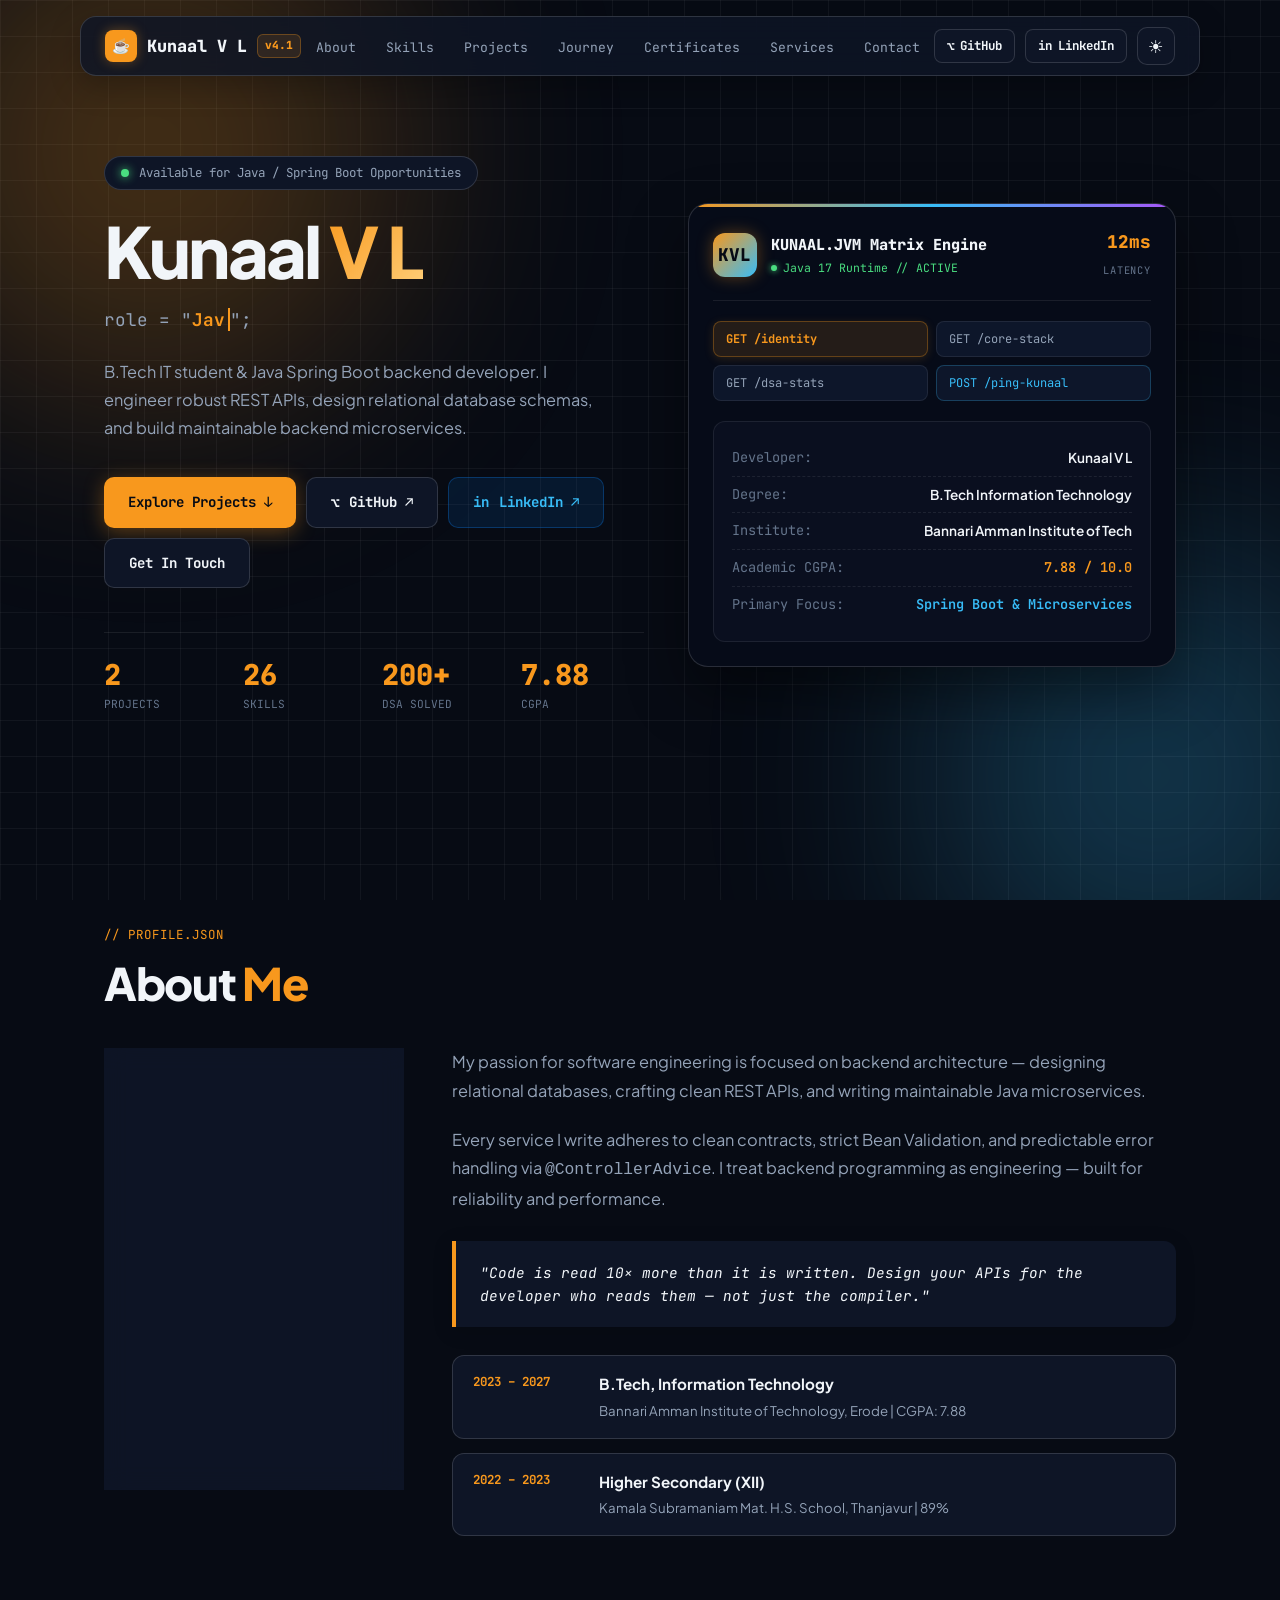
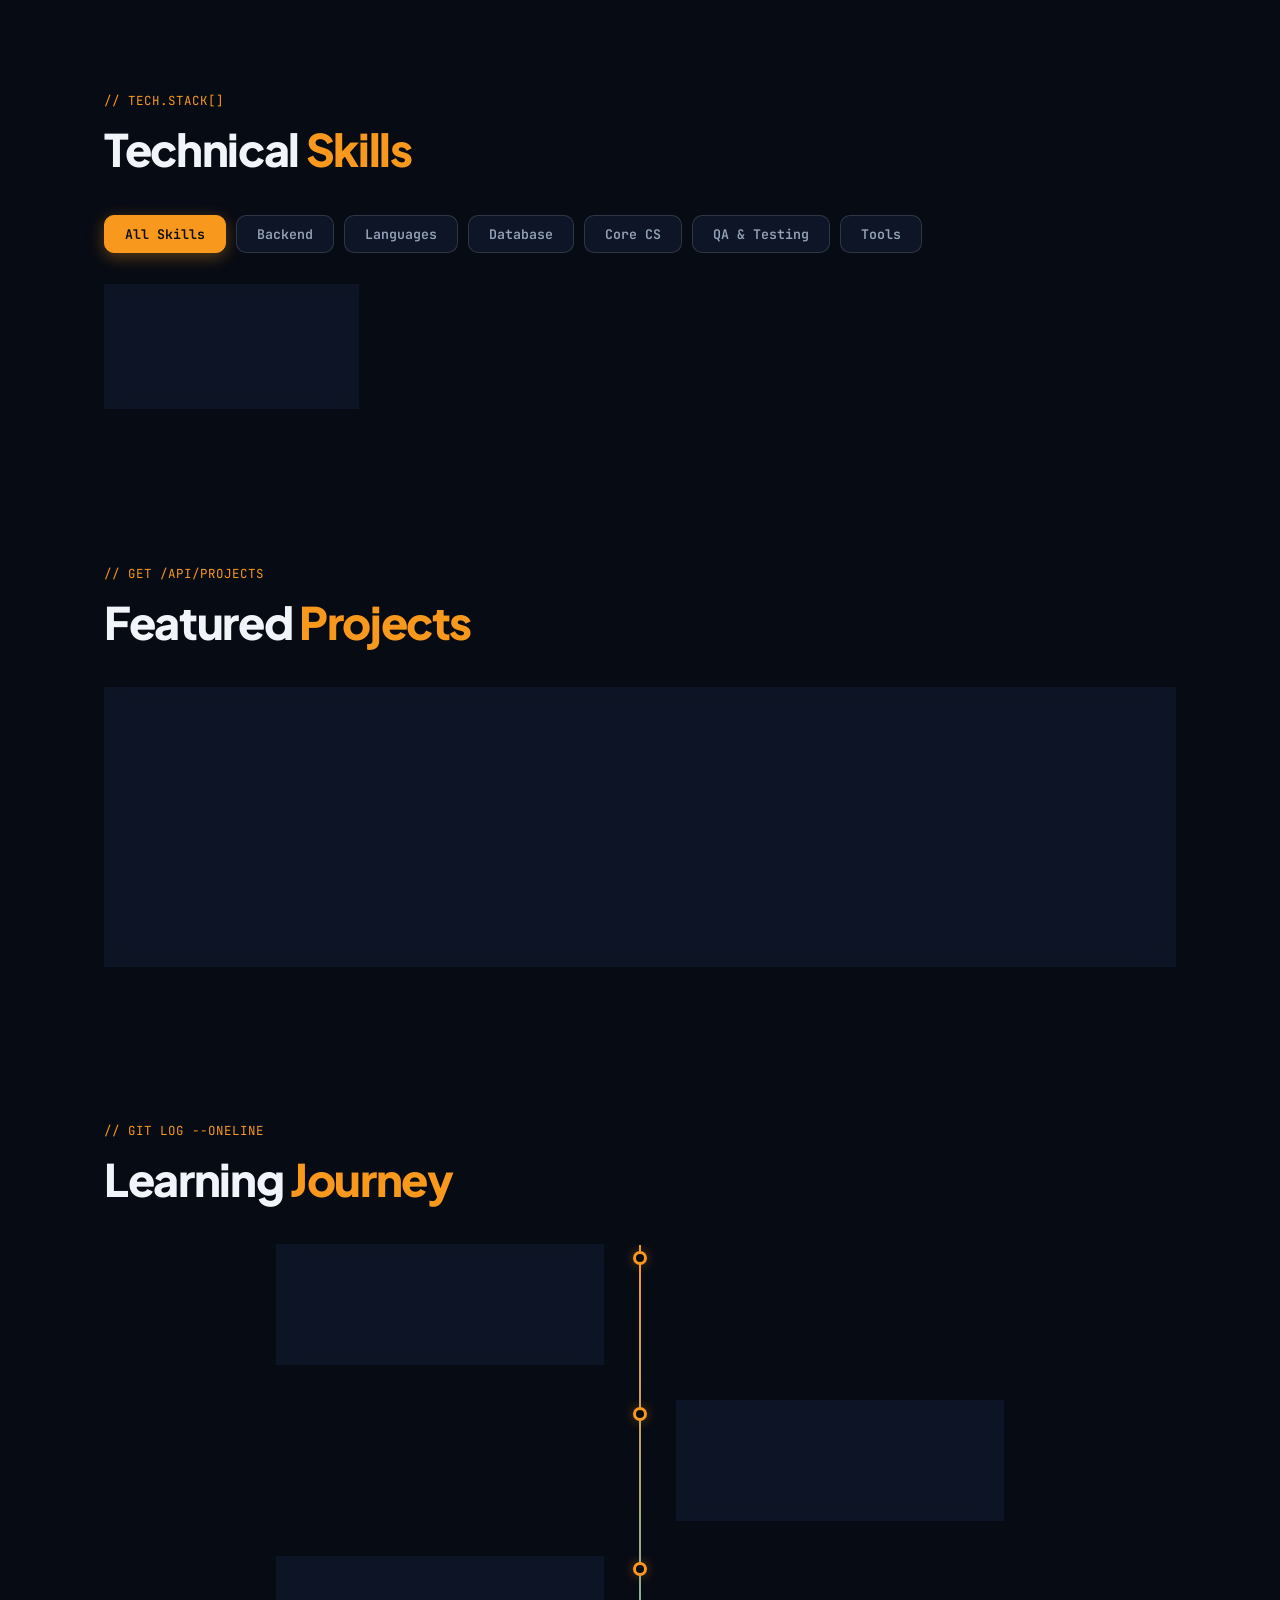
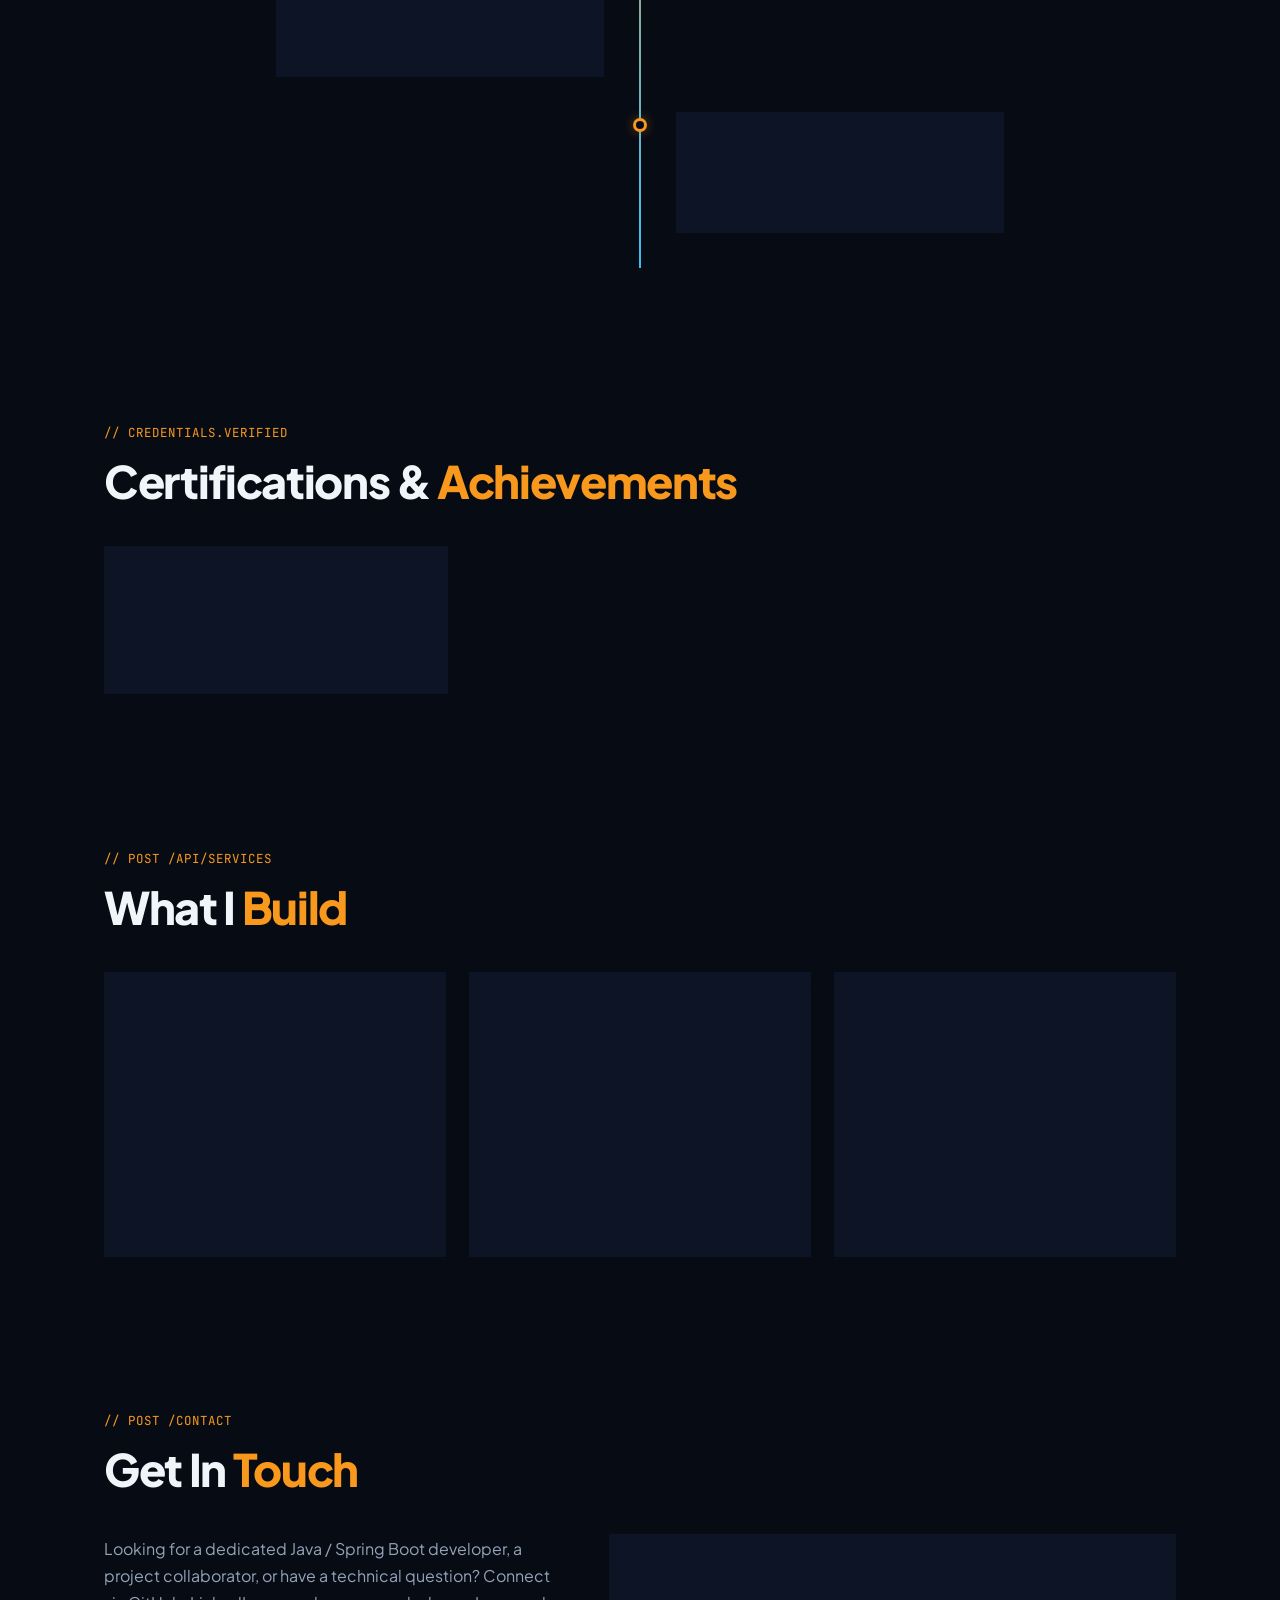
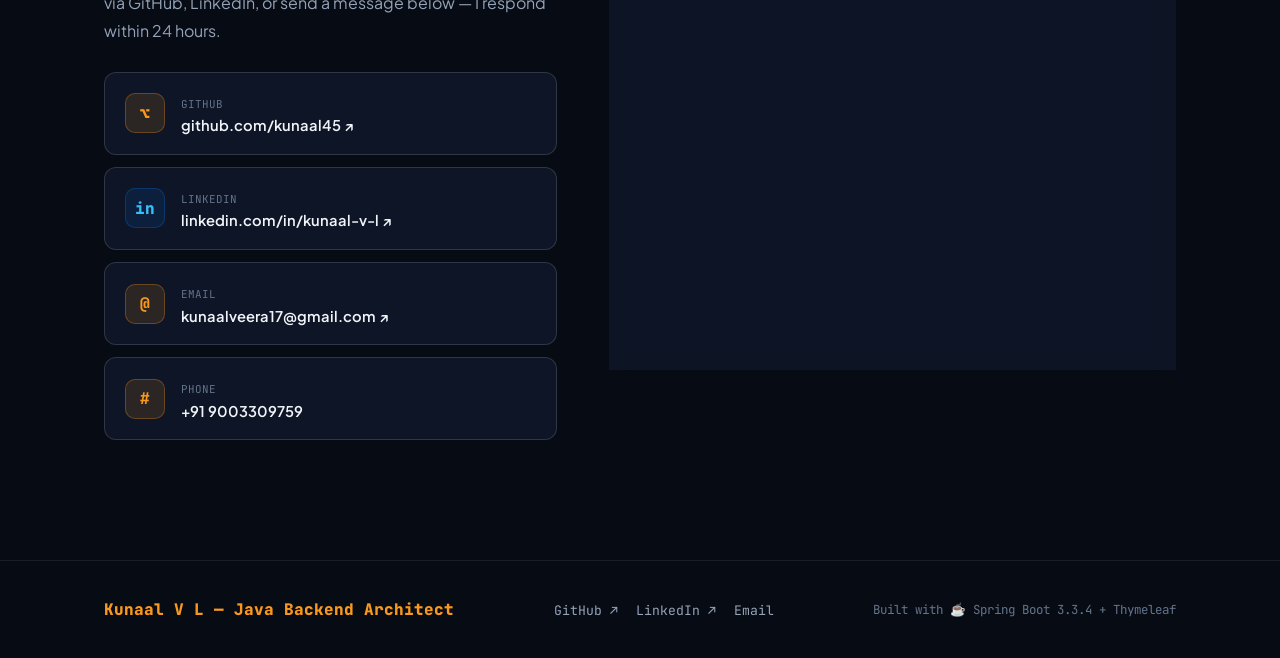
==== src/main/resources/templates/portfolio.html @ 7c92c6f9 "Initial portfolio commit" ====
<!DOCTYPE html>
<html lang="en" xmlns:th="http://www.thymeleaf.org" data-theme="dark">
<head>
  <meta charset="UTF-8">
  <meta name="viewport" content="width=device-width, initial-scale=1.0">
  <title>Kunaal V L — Java Backend Architect</title>
  <meta name="description" content="Portfolio of Kunaal V L — Java & Spring Boot Backend Developer specializing in scalable microservices, REST APIs, and database design.">
  <link rel="preconnect" href="https://fonts.googleapis.com">
  <link rel="preconnect" href="https://fonts.gstatic.com" crossorigin>
  <link href="https://fonts.googleapis.com/css2?family=JetBrains+Mono:ital,wght@0,400;0,500;0,600;0,700;0,800;1,400&family=Plus+Jakarta+Sans:wght@400;500;600;700;800&display=swap" rel="stylesheet">
  <link rel="stylesheet" href="/css/style.css" th:href="@{/css/style.css}">

  <style>
    /* ============================================================
       KUNAAL.JVM v4.1 — Custom Personal Matrix Engine + Socials
       ============================================================ */
    :root {
      --bg: #070B14;
      --bg-surface: #0E1526;
      --bg-card: rgba(15, 23, 42, 0.8);
      --bg-card-hover: rgba(22, 34, 60, 0.9);

      --jv: #F8981D;
      --jv-glow: rgba(248, 152, 29, 0.35);
      --jv-dim: rgba(248, 152, 29, 0.12);
      --jv-border: rgba(248, 152, 29, 0.3);

      --cyan: #38BDF8;
      --cyan-dim: rgba(56, 189, 248, 0.12);
      --cyan-border: rgba(56, 189, 248, 0.3);

      --green: #4ADE80;
      --purple: #A855F7;
      --linkedin: #0A66C2;

      --text-main: #F1F5F9;
      --text-muted: #94A3B8;
      --text-sub: #64748B;

      --border-subtle: rgba(255, 255, 255, 0.08);
      --border-medium: rgba(255, 255, 255, 0.14);

      --font-mono: 'JetBrains Mono', monospace;
      --font-sans: 'Plus Jakarta Sans', system-ui, sans-serif;

      --ease-out: cubic-bezier(0.16, 1, 0.3, 1);
    }

    [data-theme="light"] {
      --bg: #F8FAFC;
      --bg-surface: #FFFFFF;
      --bg-card: rgba(255, 255, 255, 0.88);
      --bg-card-hover: rgba(241, 245, 249, 0.95);

      --text-main: #0F172A;
      --text-muted: #475569;
      --text-sub: #94A3B8;

      --border-subtle: rgba(0, 0, 0, 0.07);
      --border-medium: rgba(0, 0, 0, 0.14);
    }

    *, *::before, *::after { box-sizing: border-box; margin: 0; padding: 0; }
    html { scroll-behavior: smooth; }
    body {
      background-color: var(--bg);
      color: var(--text-main);
      font-family: var(--font-sans);
      line-height: 1.6;
      overflow-x: hidden;
      transition: background-color 0.4s var(--ease-out), color 0.4s var(--ease-out);
    }
    a { color: inherit; text-decoration: none; }
    button { font-family: inherit; cursor: pointer; border: none; background: none; }

    /* Ambient Glowing Orbs */
    .ambient-glow {
      position: fixed;
      inset: 0;
      pointer-events: none;
      z-index: 0;
      overflow: hidden;
    }
    .orb {
      position: absolute;
      border-radius: 50%;
      filter: blur(120px);
      opacity: 0.25;
      animation: floatOrb 20s infinite alternate var(--ease-out);
    }
    .orb-1 { width: 500px; height: 500px; background: var(--jv); top: -100px; left: -100px; }
    .orb-2 { width: 450px; height: 450px; background: var(--cyan); bottom: -100px; right: -100px; animation-delay: -10s; }
    @keyframes floatOrb {
      0% { transform: translate(0, 0) scale(1); }
      100% { transform: translate(80px, 60px) scale(1.15); }
    }

    /* Grid Overlay */
    body::before {
      content: '';
      position: fixed;
      inset: 0;
      background-image: linear-gradient(var(--border-subtle) 1px, transparent 1px),
                        linear-gradient(90deg, var(--border-subtle) 1px, transparent 1px);
      background-size: 36px 36px;
      pointer-events: none;
      z-index: 0;
      opacity: 0.6;
    }

    /* Top Progress Bar */
    #scrollProg {
      position: fixed;
      top: 0; left: 0; right: 0;
      height: 3px;
      background: linear-gradient(90deg, var(--jv), var(--cyan), var(--purple));
      transform-origin: left;
      transform: scaleX(0);
      z-index: 1000;
    }

    /* GLASSNAV */
    .glass-nav {
      position: fixed;
      top: 16px; left: 50%;
      transform: translateX(-50%);
      width: min(1120px, calc(100% - 32px));
      height: 60px;
      background: rgba(14, 21, 38, 0.82);
      backdrop-filter: blur(16px);
      border: 1px solid var(--border-medium);
      border-radius: 16px;
      z-index: 100;
      display: flex;
      align-items: center;
      justify-content: space-between;
      padding: 0 24px;
      box-shadow: 0 10px 30px rgba(0, 0, 0, 0.25);
    }
    [data-theme="light"] .glass-nav {
      background: rgba(255, 255, 255, 0.85);
    }
    .brand {
      display: flex;
      align-items: center;
      gap: 10px;
      font-family: var(--font-mono);
      font-weight: 800;
      font-size: 1.05rem;
    }
    .brand .logo-icon {
      width: 32px; height: 32px;
      border-radius: 8px;
      background: var(--jv);
      color: #070B14;
      display: flex;
      align-items: center;
      justify-content: center;
      font-weight: 900;
      font-size: 0.9rem;
      box-shadow: 0 0 12px var(--jv-glow);
    }
    .brand-tag {
      font-size: 0.7rem;
      padding: 2px 7px;
      background: var(--jv-dim);
      border: 1px solid var(--jv-border);
      color: var(--jv);
      border-radius: 6px;
    }

    .nav-items {
      display: flex;
      align-items: center;
      gap: 6px;
      list-style: none;
    }
    .nav-items a {
      font-family: var(--font-mono);
      font-size: 0.82rem;
      color: var(--text-muted);
      padding: 6px 12px;
      border-radius: 8px;
      transition: all 0.25s var(--ease-out);
    }
    .nav-items a:hover, .nav-items a.active {
      color: var(--jv);
      background: var(--jv-dim);
    }

    .nav-right-actions {
      display: flex;
      align-items: center;
      gap: 10px;
    }
    .nav-social-btn {
      padding: 6px 12px;
      border-radius: 8px;
      background: var(--bg-surface);
      border: 1px solid var(--border-medium);
      color: var(--text-main);
      font-family: var(--font-mono);
      font-size: 0.78rem;
      font-weight: 700;
      transition: all 0.25s var(--ease-out);
      display: inline-flex;
      align-items: center;
      gap: 6px;
    }
    .nav-social-btn:hover {
      border-color: var(--jv);
      color: var(--jv);
      transform: translateY(-2px);
    }
    .nav-social-btn.linkedin:hover {
      border-color: var(--linkedin);
      color: var(--linkedin);
    }

    .theme-toggle {
      width: 38px; height: 38px;
      border-radius: 10px;
      background: var(--bg-surface);
      border: 1px solid var(--border-medium);
      color: var(--text-main);
      display: flex;
      align-items: center;
      justify-content: center;
      font-size: 1.1rem;
      transition: all 0.25s var(--ease-out);
    }
    .theme-toggle:hover {
      border-color: var(--jv);
      color: var(--jv);
      transform: scale(1.08) rotate(15deg);
    }

    /* Container */
    .main-wrap {
      max-width: 1120px;
      margin: 0 auto;
      padding: 0 24px;
      position: relative;
      z-index: 1;
    }

    /* Section Header */
    section { padding: 110px 0 40px; }
    .sec-badge {
      display: inline-flex;
      align-items: center;
      gap: 8px;
      font-family: var(--font-mono);
      font-size: 0.78rem;
      color: var(--jv);
      letter-spacing: 0.08em;
      text-transform: uppercase;
      margin-bottom: 12px;
    }
    .sec-h2 {
      font-size: clamp(2rem, 4vw, 2.8rem);
      font-weight: 800;
      letter-spacing: -0.03em;
      margin-bottom: 40px;
      line-height: 1.15;
    }
    .sec-h2 span { color: var(--jv); }

    /* Magnetic Buttons */
    .btn {
      display: inline-flex;
      align-items: center;
      gap: 10px;
      padding: 13px 24px;
      border-radius: 10px;
      font-family: var(--font-mono);
      font-size: 0.88rem;
      font-weight: 700;
      transition: all 0.3s var(--ease-out);
    }
    .btn-primary {
      background: var(--jv);
      color: #070B14;
      box-shadow: 0 4px 20px var(--jv-glow);
    }
    .btn-primary:hover {
      transform: translateY(-3px) scale(1.02);
      box-shadow: 0 8px 30px rgba(248, 152, 29, 0.5);
    }
    .btn-secondary {
      background: var(--bg-surface);
      color: var(--text-main);
      border: 1px solid var(--border-medium);
    }
    .btn-secondary:hover {
      border-color: var(--jv);
      color: var(--jv);
      transform: translateY(-3px);
    }
    .btn-linkedin {
      background: rgba(10, 102, 194, 0.15);
      color: #38BDF8;
      border: 1px solid rgba(10, 102, 194, 0.4);
    }
    .btn-linkedin:hover {
      background: var(--linkedin);
      color: #FFFFFF;
      border-color: var(--linkedin);
      box-shadow: 0 4px 20px rgba(10, 102, 194, 0.4);
      transform: translateY(-3px);
    }

    /* HERO */
    .hero {
      min-height: 90vh;
      display: grid;
      grid-template-columns: 1.05fr 0.95fr;
      gap: 44px;
      align-items: center;
      padding-top: 100px;
    }
    .status-pill {
      display: inline-flex;
      align-items: center;
      gap: 10px;
      padding: 6px 16px;
      background: var(--bg-surface);
      border: 1px solid var(--border-medium);
      border-radius: 30px;
      font-family: var(--font-mono);
      font-size: 0.78rem;
      color: var(--text-muted);
      margin-bottom: 24px;
    }
    .pulse-dot {
      width: 8px; height: 8px;
      border-radius: 50%;
      background: var(--green);
      box-shadow: 0 0 10px var(--green);
      animation: pulseGlow 2s infinite;
    }
    @keyframes pulseGlow {
      0%, 100% { transform: scale(1); opacity: 1; }
      50% { transform: scale(1.3); opacity: 0.6; }
    }

    .hero-title {
      font-size: clamp(2.8rem, 5.5vw, 4.5rem);
      font-weight: 800;
      line-height: 1.05;
      letter-spacing: -0.04em;
      margin-bottom: 18px;
    }
    .hero-title .gold-gradient {
      background: linear-gradient(135deg, var(--jv), #FFD07B);
      -webkit-background-clip: text;
      background-clip: text;
      -webkit-text-fill-color: transparent;
    }

    .hero-typing {
      font-family: var(--font-mono);
      font-size: 1.1rem;
      color: var(--text-muted);
      margin-bottom: 24px;
    }
    .typed-text {
      color: var(--jv);
      font-weight: 700;
      border-right: 2px solid var(--jv);
      padding-right: 3px;
      animation: blink 0.9s infinite;
    }
    @keyframes blink { 50% { border-color: transparent; } }

    .hero-bio {
      color: var(--text-muted);
      font-size: 1.02rem;
      max-width: 490px;
      margin-bottom: 36px;
      line-height: 1.7;
    }

    .hero-actions { display: flex; gap: 10px; flex-wrap: wrap; margin-bottom: 44px; }

    .hero-stats {
      display: grid;
      grid-template-columns: repeat(4, 1fr);
      gap: 16px;
      padding-top: 28px;
      border-top: 1px solid var(--border-subtle);
    }
    .counter-val {
      font-family: var(--font-mono);
      font-size: 1.8rem;
      font-weight: 800;
      color: var(--jv);
      display: block;
      line-height: 1;
    }
    .counter-lbl {
      font-family: var(--font-mono);
      font-size: 0.7rem;
      color: var(--text-sub);
      text-transform: uppercase;
      margin-top: 6px;
      display: block;
    }

    /* KUNAAL.JVM PERSONAL MATRIX HUB */
    .system-hub-card {
      background: #060B18;
      border: 1px solid var(--border-medium);
      border-radius: 20px;
      padding: 24px;
      box-shadow: 0 25px 60px rgba(0, 0, 0, 0.45);
      position: relative;
      overflow: hidden;
      transition: all 0.35s var(--ease-out);
    }
    .system-hub-card::before {
      content: '';
      position: absolute;
      top: 0; left: 0; right: 0;
      height: 3px;
      background: linear-gradient(90deg, var(--jv), var(--cyan), var(--purple));
    }
    .system-hub-card:hover {
      border-color: var(--jv-border);
      transform: translateY(-4px);
      box-shadow: 0 30px 70px rgba(248, 152, 29, 0.18);
    }

    .hub-header {
      display: flex;
      justify-content: space-between;
      align-items: center;
      padding-bottom: 18px;
      border-bottom: 1px solid var(--border-subtle);
      margin-bottom: 20px;
    }
    .hub-identity {
      display: flex;
      align-items: center;
      gap: 14px;
    }
    .hub-avatar {
      width: 44px; height: 44px;
      border-radius: 12px;
      background: linear-gradient(135deg, var(--jv), var(--cyan));
      color: #070B14;
      display: flex;
      align-items: center;
      justify-content: center;
      font-family: var(--font-mono);
      font-weight: 900;
      font-size: 1.1rem;
      box-shadow: 0 0 16px var(--jv-glow);
    }
    .hub-meta { display: grid; gap: 2px; }
    .hub-name { font-family: var(--font-mono); font-weight: 800; font-size: 0.95rem; color: var(--text-main); }
    .hub-sub { font-family: var(--font-mono); font-size: 0.72rem; color: var(--green); display: flex; align-items: center; gap: 6px; }
    .live-dot { width: 6px; height: 6px; border-radius: 50%; background: var(--green); box-shadow: 0 0 6px var(--green); }

    .hub-latency {
      text-align: right;
      font-family: var(--font-mono);
    }
    .lat-val { display: block; font-size: 1.1rem; font-weight: 800; color: var(--jv); }
    .lat-lbl { font-size: 0.65rem; color: var(--text-sub); text-transform: uppercase; letter-spacing: 0.08em; }

    /* Endpoint Controls */
    .hub-endpoints {
      display: grid;
      grid-template-columns: 1fr 1fr;
      gap: 8px;
      margin-bottom: 20px;
    }
    .ep-btn {
      font-family: var(--font-mono);
      font-size: 0.75rem;
      padding: 9px 12px;
      border-radius: 8px;
      background: #0D162A;
      border: 1px solid var(--border-subtle);
      color: var(--text-muted);
      text-align: left;
      transition: all 0.25s var(--ease-out);
    }
    .ep-btn:hover { border-color: var(--jv-border); color: var(--jv); }
    .ep-btn.active {
      background: var(--jv-dim);
      border-color: var(--jv-border);
      color: var(--jv);
      font-weight: 700;
      box-shadow: 0 2px 10px rgba(248, 152, 29, 0.15);
    }
    .ep-post { border-color: rgba(56, 189, 248, 0.25); color: var(--cyan); }
    .ep-post.active { background: var(--cyan-dim); border-color: var(--cyan-border); color: var(--cyan); }

    /* Dynamic Data Panels */
    .hub-content {
      background: #0A0F1F;
      border: 1px solid var(--border-subtle);
      border-radius: 12px;
      padding: 18px;
      min-height: 180px;
    }
    .hub-panel { display: none; }
    .hub-panel.active { display: block; animation: panelFade 0.3s var(--ease-out); }
    @keyframes panelFade {
      from { opacity: 0; transform: translateY(4px); }
      to { opacity: 1; transform: translateY(0); }
    }

    .panel-row {
      display: flex;
      justify-content: space-between;
      font-size: 0.85rem;
      padding: 7px 0;
      border-bottom: 1px dashed var(--border-subtle);
    }
    .panel-row:last-child { border-bottom: none; }
    .p-key { font-family: var(--font-mono); color: var(--text-sub); }
    .p-val { font-weight: 600; color: var(--text-main); }
    .p-val.gold { color: var(--jv); font-family: var(--font-mono); }
    .p-val.cyan { color: var(--cyan); font-family: var(--font-mono); }

    /* Core Stack Grid */
    .stack-mini-grid {
      display: grid;
      grid-template-columns: repeat(2, 1fr);
      gap: 10px;
    }
    .s-mini-pill {
      background: var(--bg-surface);
      border: 1px solid var(--border-medium);
      padding: 8px 12px;
      border-radius: 8px;
      font-family: var(--font-mono);
      font-size: 0.78rem;
      color: var(--text-main);
      display: flex;
      align-items: center;
      gap: 8px;
    }

    /* DSA Metric Box */
    .dsa-metric-box {
      text-align: center;
      padding: 10px 0;
    }
    .dsa-num {
      font-family: var(--font-mono);
      font-size: 2.2rem;
      font-weight: 900;
      color: var(--jv);
      line-height: 1;
    }
    .dsa-lbl { font-size: 0.84rem; color: var(--text-muted); margin: 6px 0 14px; }
    .dsa-tags { display: flex; justify-content: center; gap: 8px; flex-wrap: wrap; }
    .dsa-tags span {
      font-family: var(--font-mono);
      font-size: 0.7rem;
      background: var(--jv-dim);
      color: var(--jv);
      border: 1px solid var(--jv-border);
      padding: 3px 8px;
      border-radius: 6px;
    }

    /* Ping Response Box */
    .ping-box { text-align: center; padding: 12px 0; }
    .ping-status {
      font-family: var(--font-mono);
      font-size: 0.85rem;
      color: var(--green);
      background: rgba(74, 222, 128, 0.12);
      border: 1px solid rgba(74, 222, 128, 0.3);
      padding: 4px 12px;
      border-radius: 6px;
      display: inline-block;
      font-weight: 700;
      margin-bottom: 12px;
    }
    .ping-msg { font-size: 0.9rem; color: var(--text-main); font-style: italic; margin-bottom: 10px; }
    .ping-time { font-family: var(--font-mono); font-size: 0.72rem; color: var(--text-sub); }

    /* ABOUT SECTION */
    .about-grid {
      display: grid;
      grid-template-columns: 300px 1fr;
      gap: 48px;
      align-items: start;
    }
    .bio-card {
      background: var(--bg-card);
      border: 1px solid var(--border-medium);
      border-radius: 18px;
      padding: 28px;
      text-align: center;
      backdrop-filter: blur(12px);
      transition: transform 0.3s var(--ease-out), border-color 0.3s;
    }
    .bio-card:hover {
      border-color: var(--jv-border);
      transform: translateY(-4px);
    }
    .avatar-ring {
      width: 90px; height: 90px;
      border-radius: 50%;
      background: linear-gradient(135deg, var(--jv), var(--cyan));
      padding: 3px;
      margin: 0 auto 20px;
    }
    .avatar-inner {
      width: 100%; height: 100%;
      border-radius: 50%;
      background: #0A0F1D;
      display: flex;
      align-items: center;
      justify-content: center;
      font-family: var(--font-mono);
      font-weight: 900;
      font-size: 1.6rem;
      color: var(--jv);
    }
    .bio-card h3 { font-size: 1.2rem; font-weight: 800; margin-bottom: 4px; }
    .bio-card .bio-role { font-family: var(--font-mono); font-size: 0.8rem; color: var(--jv); margin-bottom: 20px; }

    .bio-details {
      list-style: none;
      text-align: left;
      display: grid;
      gap: 10px;
      font-size: 0.84rem;
      border-top: 1px solid var(--border-subtle);
      padding-top: 18px;
    }
    .bio-details li { display: flex; justify-content: space-between; }
    .b-label { font-family: var(--font-mono); color: var(--text-sub); }
    .b-val { font-weight: 600; color: var(--text-main); }
    .b-val a { color: var(--cyan); text-decoration: underline; text-underline-offset: 3px; }

    .about-content p { color: var(--text-muted); font-size: 1.02rem; margin-bottom: 20px; line-height: 1.75; }
    .philosophy-banner {
      background: var(--bg-surface);
      border-left: 4px solid var(--jv);
      border-radius: 0 12px 12px 0;
      padding: 20px 24px;
      margin: 28px 0;
      font-family: var(--font-mono);
      font-size: 0.9rem;
      color: var(--text-main);
      font-style: italic;
      box-shadow: 0 4px 20px rgba(0, 0, 0, 0.15);
    }

    .timeline-mini { display: grid; gap: 14px; margin-top: 24px; }
    .t-row {
      background: var(--bg-surface);
      border: 1px solid var(--border-medium);
      border-radius: 12px;
      padding: 16px 20px;
      display: grid;
      grid-template-columns: 110px 1fr;
      gap: 16px;
      transition: all 0.25s var(--ease-out);
    }
    .t-row:hover { border-color: var(--jv-border); transform: translateX(6px); }
    .t-year { font-family: var(--font-mono); font-size: 0.78rem; color: var(--jv); font-weight: 700; }
    .t-info h4 { font-size: 0.95rem; font-weight: 700; margin-bottom: 2px; }
    .t-info p { margin: 0; font-size: 0.83rem; color: var(--text-muted); }

    /* SKILLS DYNAMIC BENTO GRID */
    .tab-bar {
      display: flex;
      gap: 10px;
      flex-wrap: wrap;
      margin-bottom: 32px;
    }
    .tab-btn {
      padding: 9px 20px;
      border-radius: 10px;
      background: var(--bg-surface);
      border: 1px solid var(--border-medium);
      color: var(--text-muted);
      font-family: var(--font-mono);
      font-size: 0.83rem;
      font-weight: 600;
      transition: all 0.25s var(--ease-out);
    }
    .tab-btn:hover { border-color: var(--jv-border); color: var(--jv); }
    .tab-btn.active {
      background: var(--jv);
      color: #070B14;
      border-color: var(--jv);
      box-shadow: 0 4px 16px var(--jv-glow);
    }

    .bento-skills {
      display: grid;
      grid-template-columns: repeat(auto-fill, minmax(240px, 1fr));
      gap: 18px;
    }
    .skill-card {
      background: var(--bg-card);
      border: 1px solid var(--border-medium);
      border-radius: 14px;
      padding: 22px;
      backdrop-filter: blur(12px);
      transition: all 0.3s var(--ease-out);
      position: relative;
      overflow: hidden;
    }
    .skill-card::after {
      content: '';
      position: absolute;
      top: 0; left: 0; right: 0;
      height: 2px;
      background: linear-gradient(90deg, var(--jv), var(--cyan));
      opacity: 0;
      transition: opacity 0.3s;
    }
    .skill-card:hover {
      border-color: var(--jv-border);
      transform: translateY(-4px);
      box-shadow: 0 12px 30px rgba(0, 0, 0, 0.25);
    }
    .skill-card:hover::after { opacity: 1; }

    .skill-head {
      display: flex;
      justify-content: space-between;
      align-items: center;
      margin-bottom: 12px;
      font-weight: 700;
      font-size: 0.95rem;
    }
    .skill-pct { font-family: var(--font-mono); color: var(--jv); font-size: 0.84rem; }
    .progress-track {
      height: 6px;
      background: var(--bg-surface);
      border-radius: 4px;
      overflow: hidden;
      margin-bottom: 10px;
    }
    .progress-fill {
      height: 100%;
      background: linear-gradient(90deg, var(--jv), var(--cyan));
      border-radius: 4px;
      transition: width 1s var(--ease-out);
    }
    .skill-category {
      font-family: var(--font-mono);
      font-size: 0.7rem;
      color: var(--text-sub);
      text-transform: uppercase;
      letter-spacing: 0.06em;
    }

    /* PROJECTS DYNAMIC CARDS */
    .projects-grid {
      display: grid;
      grid-template-columns: repeat(auto-fit, minmax(340px, 1fr));
      gap: 24px;
    }
    .project-card {
      background: var(--bg-card);
      border: 1px solid var(--border-medium);
      border-radius: 16px;
      padding: 28px;
      display: flex;
      flex-direction: column;
      gap: 16px;
      backdrop-filter: blur(12px);
      transition: all 0.35s var(--ease-out);
    }
    .project-card:hover {
      border-color: var(--jv-border);
      transform: translateY(-6px);
      box-shadow: 0 20px 40px rgba(0, 0, 0, 0.35);
    }

    .project-header { display: flex; justify-content: space-between; align-items: center; }
    .ep-badge {
      font-family: var(--font-mono);
      font-size: 0.75rem;
      background: var(--jv-dim);
      color: var(--jv);
      border: 1px solid var(--jv-border);
      padding: 4px 10px;
      border-radius: 6px;
      font-weight: 700;
    }
    .status-live {
      font-family: var(--font-mono);
      font-size: 0.72rem;
      background: rgba(74, 222, 128, 0.12);
      color: var(--green);
      border: 1px solid rgba(74, 222, 128, 0.3);
      padding: 3px 10px;
      border-radius: 6px;
      font-weight: 700;
    }

    .project-title { font-size: 1.25rem; font-weight: 800; }
    .project-desc { color: var(--text-muted); font-size: 0.92rem; flex: 1; line-height: 1.65; }

    .tech-tags { display: flex; flex-wrap: wrap; gap: 8px; }
    .tech-pill {
      font-family: var(--font-mono);
      font-size: 0.72rem;
      background: var(--cyan-dim);
      color: var(--cyan);
      border: 1px solid rgba(56, 189, 248, 0.25);
      padding: 3px 10px;
      border-radius: 6px;
    }

    .project-actions { display: flex; gap: 12px; margin-top: 4px; }
    .p-btn {
      font-family: var(--font-mono);
      font-size: 0.82rem;
      padding: 9px 18px;
      border-radius: 8px;
      border: 1px solid var(--border-medium);
      color: var(--text-main);
      font-weight: 600;
      transition: all 0.25s var(--ease-out);
    }
    .p-btn:hover { border-color: var(--jv); color: var(--jv); transform: translateY(-2px); }
    .p-btn-gold { background: var(--jv); color: #070B14; border-color: var(--jv); }
    .p-btn-gold:hover { background: #FFB84D; color: #070B14; transform: translateY(-2px); }

    /* JOURNEY TIMELINE */
    .timeline-wrap { position: relative; max-width: 800px; margin: 0 auto; }
    .timeline-wrap::before {
      content: '';
      position: absolute;
      left: 50%; top: 0; bottom: 0;
      width: 2px;
      background: linear-gradient(180deg, var(--jv), var(--cyan));
      transform: translateX(-50%);
    }
    .timeline-step { position: relative; width: 50%; padding: 0 36px 36px; }
    .t-left { left: 0; text-align: right; }
    .t-right { left: 50%; text-align: left; }

    .t-node {
      position: absolute;
      top: 6px;
      width: 14px; height: 14px;
      border-radius: 50%;
      background: var(--bg);
      border: 3px solid var(--jv);
      box-shadow: 0 0 12px var(--jv-glow);
      z-index: 2;
    }
    .t-left .t-node { right: -7px; }
    .t-right .t-node { left: -7px; }

    .t-card {
      background: var(--bg-card);
      border: 1px solid var(--border-medium);
      border-radius: 14px;
      padding: 20px 24px;
      backdrop-filter: blur(12px);
      transition: all 0.3s var(--ease-out);
    }
    .t-card:hover { border-color: var(--jv-border); transform: translateY(-3px); }
    .t-card h4 { font-size: 1.05rem; font-weight: 800; margin-bottom: 6px; }
    .t-card p { font-size: 0.88rem; color: var(--text-muted); margin: 0; }

    /* CERTIFICATES */
    .certs-grid { display: grid; grid-template-columns: repeat(auto-fill, minmax(260px, 1fr)); gap: 20px; }
    .cert-box {
      background: var(--bg-card);
      border: 1px solid var(--border-medium);
      border-radius: 14px;
      padding: 24px;
      display: flex;
      flex-direction: column;
      gap: 12px;
      backdrop-filter: blur(12px);
      transition: all 0.3s var(--ease-out);
    }
    .cert-box:hover { border-color: var(--jv-border); transform: translateY(-4px); }
    .cert-box.soon { border-style: dashed; opacity: 0.75; }
    .cert-title { font-size: 1rem; font-weight: 700; }
    .cert-issuer { font-size: 0.82rem; color: var(--text-muted); }
    .cert-status {
      font-family: var(--font-mono);
      font-size: 0.72rem;
      color: var(--jv);
      background: var(--jv-dim);
      border: 1px solid var(--jv-border);
      padding: 3px 9px;
      border-radius: 6px;
      width: fit-content;
      font-weight: 700;
    }

    /* SERVICES */
    .services-grid { display: grid; grid-template-columns: repeat(auto-fit, minmax(300px, 1fr)); gap: 24px; }
    .service-card {
      background: var(--bg-card);
      border: 1px solid var(--border-medium);
      border-radius: 18px;
      padding: 32px;
      backdrop-filter: blur(12px);
      transition: all 0.35s var(--ease-out);
    }
    .service-card:hover {
      border-color: var(--jv-border);
      transform: translateY(-6px);
      box-shadow: 0 20px 40px rgba(0, 0, 0, 0.3);
    }
    .service-icon { font-size: 2.4rem; color: var(--jv); margin-bottom: 16px; }
    .service-card h3 { font-size: 1.2rem; font-weight: 800; margin-bottom: 10px; }
    .service-card p { color: var(--text-muted); font-size: 0.92rem; line-height: 1.7; }

    /* CONTACT */
    .contact-grid { display: grid; grid-template-columns: 1fr 1.25fr; gap: 52px; align-items: start; }
    .contact-text { color: var(--text-muted); font-size: 1rem; margin-bottom: 28px; line-height: 1.7; }
    .contact-methods { display: grid; gap: 12px; }
    .c-card {
      display: flex;
      align-items: center;
      gap: 16px;
      padding: 16px 20px;
      background: var(--bg-surface);
      border: 1px solid var(--border-medium);
      border-radius: 12px;
      transition: all 0.25s var(--ease-out);
    }
    .c-card:hover { border-color: var(--jv-border); transform: translateX(4px); }
    .c-icon-box {
      width: 40px; height: 40px;
      border-radius: 10px;
      background: var(--jv-dim);
      border: 1px solid var(--jv-border);
      color: var(--jv);
      display: flex;
      align-items: center;
      justify-content: center;
      font-family: var(--font-mono);
      font-weight: 800;
      font-size: 1rem;
    }
    .c-icon-box.linkedin {
      background: rgba(10, 102, 194, 0.15);
      border-color: rgba(10, 102, 194, 0.35);
      color: var(--cyan);
    }
    .c-lbl { font-family: var(--font-mono); font-size: 0.68rem; color: var(--text-sub); text-transform: uppercase; }
    .c-val { font-size: 0.92rem; font-weight: 600; color: var(--text-main); }

    .contact-form {
      background: var(--bg-card);
      border: 1px solid var(--border-medium);
      border-radius: 18px;
      padding: 32px;
      display: grid;
      gap: 18px;
      backdrop-filter: blur(12px);
    }
    .form-two-col { display: grid; grid-template-columns: 1fr 1fr; gap: 14px; }
    .form-group { display: grid; gap: 8px; }
    .form-group label { font-family: var(--font-mono); font-size: 0.78rem; color: var(--text-muted); }
    .form-group input, .form-group textarea {
      background: var(--bg-surface);
      border: 1px solid var(--border-medium);
      border-radius: 10px;
      padding: 12px 16px;
      color: var(--text-main);
      font-family: var(--font-sans);
      font-size: 0.93rem;
      resize: vertical;
      transition: border-color 0.25s, box-shadow 0.25s;
    }
    .form-group input:focus, .form-group textarea:focus {
      outline: none;
      border-color: var(--jv);
      box-shadow: 0 0 0 3px var(--jv-dim);
    }
    .alert-banner {
      padding: 12px 16px;
      border-radius: 8px;
      font-family: var(--font-mono);
      font-size: 0.84rem;
      display: none;
    }
    .alert-success { display: block; background: rgba(74, 222, 128, 0.12); color: var(--green); border: 1px solid rgba(74, 222, 128, 0.3); }

    /* FOOTER */
    footer { border-top: 1px solid var(--border-subtle); padding: 36px 0; margin-top: 80px; }
    .footer-inner { display: flex; justify-content: space-between; align-items: center; flex-wrap: wrap; gap: 16px; }
    .footer-logo { font-family: var(--font-mono); font-weight: 800; color: var(--jv); font-size: 1rem; }
    .footer-links { display: flex; gap: 18px; font-family: var(--font-mono); font-size: 0.82rem; }
    .footer-links a { color: var(--text-muted); transition: color 0.2s; }
    .footer-links a:hover { color: var(--jv); }
    .footer-copy { font-family: var(--font-mono); font-size: 0.78rem; color: var(--text-sub); }

    /* RESPONSIVE BREAKPOINTS */
    @media (max-width: 960px) {
      .hero { grid-template-columns: 1fr; min-height: auto; padding-top: 80px; }
      .about-grid { grid-template-columns: 1fr; }
      .contact-grid { grid-template-columns: 1fr; }
      .nav-items { display: none; }
      .timeline-wrap::before { left: 18px; }
      .timeline-step { width: 100%; padding-left: 42px; padding-right: 0; text-align: left !important; left: 0 !important; }
      .t-left .t-node, .t-right .t-node { left: 11px; right: auto; }
      .form-two-col { grid-template-columns: 1fr; }
      .glass-nav { width: calc(100% - 24px); }
      .hero-stats { grid-template-columns: repeat(2, 1fr); }
      .hub-endpoints { grid-template-columns: 1fr; }
    }
  </style>
</head>
<body>

<!-- Ambient Glowing Orbs -->
<div class="ambient-glow">
  <div class="orb orb-1"></div>
  <div class="orb orb-2"></div>
</div>

<!-- Scroll Progress Bar -->
<div id="scrollProg"></div>

<!-- GLASSNAV BAR -->
<nav class="glass-nav">
  <div class="brand">
    <div class="logo-icon">☕</div>
    <span>Kunaal V L</span>
    <span class="brand-tag">v4.1</span>
  </div>

  <ul class="nav-items">
    <li><a href="#about">About</a></li>
    <li><a href="#skills">Skills</a></li>
    <li><a href="#projects">Projects</a></li>
    <li><a href="#journey">Journey</a></li>
    <li><a href="#certificates">Certificates</a></li>
    <li><a href="#services">Services</a></li>
    <li><a href="#contact">Contact</a></li>
  </ul>

  <div class="nav-right-actions">
    <a href="https://github.com/kunaal45" target="_blank" class="nav-social-btn" title="GitHub Profile">
      <span>⌥</span> GitHub
    </a>
    <a href="https://www.linkedin.com/in/kunaal-v-l-62b52432b/" target="_blank" class="nav-social-btn linkedin" title="LinkedIn Profile">
      <span>in</span> LinkedIn
    </a>
    <button class="theme-toggle" id="themeBtn" title="Switch Theme">
      <span id="themeIcon">☀️</span>
    </button>
  </div>
</nav>

<!-- MAIN CONTENT WRAPPER -->
<main class="main-wrap">

  <!-- ─── HERO SECTION ─── -->
  <section class="hero" id="hero">
    <div class="hero-content">
      <div class="status-pill">
        <span class="pulse-dot"></span>
        Available for Java / Spring Boot Opportunities
      </div>

      <h1 class="hero-title">
        Kunaal <span class="gold-gradient">V L</span>
      </h1>

      <div class="hero-typing">
        role = "<span id="typed" class="typed-text">Java Backend Developer</span>";
      </div>

      <p class="hero-bio">
        B.Tech IT student &amp; Java Spring Boot backend developer. I engineer robust REST APIs, design relational database schemas, and build maintainable backend microservices.
      </p>

      <div class="hero-actions">
        <a href="#projects" class="btn btn-primary">Explore Projects ↓</a>
        <a href="https://github.com/kunaal45" target="_blank" class="btn btn-secondary">
          <span>⌥</span> GitHub ↗
        </a>
        <a href="https://www.linkedin.com/in/kunaal-v-l-62b52432b/" target="_blank" class="btn btn-linkedin">
          <span>in</span> LinkedIn ↗
        </a>
        <a href="#contact" class="btn btn-secondary">Get In Touch</a>
      </div>

      <div class="hero-stats">
        <div>
          <span class="counter-val" th:text="${#lists.size(projects)}">2</span>
          <span class="counter-lbl">Projects</span>
        </div>
        <div>
          <span class="counter-val" th:text="${#lists.size(skills)}">26</span>
          <span class="counter-lbl">Skills</span>
        </div>
        <div>
          <span class="counter-val">200+</span>
          <span class="counter-lbl">DSA Solved</span>
        </div>
        <div>
          <span class="counter-val">7.88</span>
          <span class="counter-lbl">CGPA</span>
        </div>
      </div>
    </div><!-- /hero-content -->

    <!-- KUNAAL.JVM PERSONAL MATRIX HUB -->
    <div class="hero-visual">
      <div class="system-hub-card">
        <div class="hub-header">
          <div class="hub-identity">
            <div class="hub-avatar">KVL</div>
            <div class="hub-meta">
              <span class="hub-name">KUNAAL.JVM Matrix Engine</span>
              <span class="hub-sub"><span class="live-dot"></span> Java 17 Runtime // ACTIVE</span>
            </div>
          </div>
          <div class="hub-latency">
            <span class="lat-val">12ms</span>
            <span class="lat-lbl">LATENCY</span>
          </div>
        </div>

        <!-- Endpoint Switcher Controls -->
        <div class="hub-endpoints">
          <button class="ep-btn active" data-target="ep-overview">GET /identity</button>
          <button class="ep-btn" data-target="ep-stack">GET /core-stack</button>
          <button class="ep-btn" data-target="ep-dsa">GET /dsa-stats</button>
          <button class="ep-btn ep-post" data-target="ep-ping">POST /ping-kunaal</button>
        </div>

        <!-- Live Interactive Content Panels -->
        <div class="hub-content">
          <!-- Overview Panel -->
          <div class="hub-panel active" id="ep-overview">
            <div class="panel-row"><span class="p-key">Developer:</span> <span class="p-val">Kunaal V L</span></div>
            <div class="panel-row"><span class="p-key">Degree:</span> <span class="p-val">B.Tech Information Technology</span></div>
            <div class="panel-row"><span class="p-key">Institute:</span> <span class="p-val">Bannari Amman Institute of Tech</span></div>
            <div class="panel-row"><span class="p-key">Academic CGPA:</span> <span class="p-val gold">7.88 / 10.0</span></div>
            <div class="panel-row"><span class="p-key">Primary Focus:</span> <span class="p-val cyan">Spring Boot &amp; Microservices</span></div>
          </div>

          <!-- Stack Panel -->
          <div class="hub-panel" id="ep-stack">
            <div class="stack-mini-grid">
              <div class="s-mini-pill"><span>☕</span> Java 17</div>
              <div class="s-mini-pill"><span>🌱</span> Spring Boot 3.3</div>
              <div class="s-mini-pill"><span>⚡</span> REST APIs</div>
              <div class="s-mini-pill"><span>🐬</span> MySQL &amp; JPA</div>
              <div class="s-mini-pill"><span>🔐</span> Spring Security</div>
              <div class="s-mini-pill"><span>📦</span> Maven &amp; Git</div>
            </div>
          </div>

          <!-- DSA Panel -->
          <div class="hub-panel" id="ep-dsa">
            <div class="dsa-metric-box">
              <div class="dsa-num">200+</div>
              <div class="dsa-lbl">Data Structures &amp; Algorithms Solved</div>
              <div class="dsa-tags">
                <span>LeetCode</span> <span>Arrays &amp; Strings</span> <span>Trees &amp; Graphs</span>
              </div>
            </div>
          </div>

          <!-- Ping Panel -->
          <div class="hub-panel" id="ep-ping">
            <div class="ping-box">
              <div class="ping-status">HTTP 200 OK</div>
              <p class="ping-msg">"Kunaal V L is actively seeking Java / Spring Boot Backend Engineer roles!"</p>
              <div class="ping-time">Response Timestamp: <span id="pingTime">2026-08-24T20:35:00Z</span></div>
            </div>
          </div>
        </div><!-- /hub-content -->
      </div><!-- /system-hub-card -->
    </div><!-- /hero-visual -->
  </section>

  <!-- ─── ABOUT SECTION ─── -->
  <section id="about">
    <span class="sec-badge">// profile.json</span>
    <h2 class="sec-h2">About <span>Me</span></h2>

    <div class="about-grid">
      <div class="bio-card">
        <div class="avatar-ring">
          <div class="avatar-inner">KVL</div>
        </div>
        <h3>Kunaal V L</h3>
        <p class="bio-role">☕ Java Backend Developer</p>
        <ul class="bio-details">
          <li><span class="b-label">degree</span><span class="b-val">B.Tech IT</span></li>
          <li><span class="b-label">college</span><span class="b-val">Bannari Amman IT</span></li>
          <li><span class="b-label">cgpa</span><span class="b-val">7.88 / 10</span></li>
          <li><span class="b-label">github</span><span class="b-val"><a href="https://github.com/kunaal45" target="_blank">kunaal45 ↗</a></span></li>
          <li><span class="b-label">linkedin</span><span class="b-val"><a href="https://www.linkedin.com/in/kunaal-v-l-62b52432b/" target="_blank">kunaal-v-l ↗</a></span></li>
          <li><span class="b-label">status</span><span class="b-val" style="color:var(--green)">● Open to Work</span></li>
        </ul>
      </div>

      <div class="about-content">
        <p>My passion for software engineering is focused on backend architecture — designing relational databases, crafting clean REST APIs, and writing maintainable Java microservices.</p>

        <p>Every service I write adheres to clean contracts, strict Bean Validation, and predictable error handling via <code>@ControllerAdvice</code>. I treat backend programming as engineering — built for reliability and performance.</p>

        <div class="philosophy-banner">
          "Code is read 10× more than it is written. Design your APIs for the developer who reads them — not just the compiler."
        </div>

        <div class="timeline-mini">
          <div class="t-row">
            <span class="t-year">2023 – 2027</span>
            <div class="t-info">
              <h4>B.Tech, Information Technology</h4>
              <p>Bannari Amman Institute of Technology, Erode | CGPA: 7.88</p>
            </div>
          </div>
          <div class="t-row">
            <span class="t-year">2022 – 2023</span>
            <div class="t-info">
              <h4>Higher Secondary (XII)</h4>
              <p>Kamala Subramaniam Mat. H.S. School, Thanjavur | 89%</p>
            </div>
          </div>
        </div>
      </div>
    </div>
  </section>

  <!-- ─── SKILLS BENTO SECTION ─── -->
  <section id="skills">
    <span class="sec-badge">// tech.stack[]</span>
    <h2 class="sec-h2">Technical <span>Skills</span></h2>

    <div class="tab-bar">
      <button class="tab-btn active" data-filter="ALL">All Skills</button>
      <button class="tab-btn" data-filter="Backend">Backend</button>
      <button class="tab-btn" data-filter="Languages">Languages</button>
      <button class="tab-btn" data-filter="Database">Database</button>
      <button class="tab-btn" data-filter="Core CS">Core CS</button>
      <button class="tab-btn" data-filter="Testing">QA &amp; Testing</button>
      <button class="tab-btn" data-filter="Tools">Tools</button>
    </div>

    <div class="bento-skills">
      <div class="skill-card"
           th:each="skill : ${skills}"
           th:data-cat="${skill.category}">
        <div class="skill-head">
          <span th:text="${skill.name}">Java</span>
          <span class="skill-pct" th:text="${skill.proficiency} + '%'">90%</span>
        </div>
        <div class="progress-track">
          <div class="progress-fill" th:style="'width:' + ${skill.proficiency} + '%'"></div>
        </div>
        <span class="skill-category" th:text="${skill.category}">Backend</span>
      </div>
    </div>
  </section>

  <!-- ─── PROJECTS SECTION ─── -->
  <section id="projects">
    <span class="sec-badge">// GET /api/projects</span>
    <h2 class="sec-h2">Featured <span>Projects</span></h2>

    <div class="projects-grid">
      <div class="project-card" th:each="project : ${projects}">
        <div class="project-header">
          <span class="ep-badge" th:text="'GET /api/' + ${#strings.toLowerCase(#strings.replace(project.title,' ','-'))}">GET /api/project</span>
          <span class="status-live" th:text="${project.status}">LIVE</span>
        </div>

        <h3 class="project-title" th:text="${project.title}">Project Title</h3>
        <p class="project-desc" th:text="${project.description}">Project description text.</p>

        <div class="tech-tags">
          <span class="tech-pill"
                th:each="tech : ${#strings.arraySplit(project.techStack, ', ')}"
                th:text="${tech}">Java</span>
        </div>

        <div class="project-actions">
          <a class="p-btn" th:href="${project.codeUrl}" target="_blank">{ } Code Repository</a>
          <a class="p-btn p-btn-gold" th:href="${project.liveUrl}" target="_blank"
             th:if="${project.liveUrl != null and !#strings.isEmpty(project.liveUrl) and project.status == 'LIVE'}">↗ Live Demo</a>
        </div>
      </div>
    </div>
  </section>

  <!-- ─── JOURNEY TIMELINE ─── -->
  <section id="journey">
    <span class="sec-badge">// git log --oneline</span>
    <h2 class="sec-h2">Learning <span>Journey</span></h2>

    <div class="timeline-wrap">
      <div class="timeline-step t-left">
        <div class="t-node"></div>
        <div class="t-card">
          <h4>Programming Fundamentals</h4>
          <p>Mastered algorithms and data structures using C &amp; Python.</p>
        </div>
      </div>
      <div class="timeline-step t-right">
        <div class="t-node"></div>
        <div class="t-card">
          <h4>Core Java &amp; OOP</h4>
          <p>Deep dive into Java Collections, Multithreading, and JVM internals.</p>
        </div>
      </div>
      <div class="timeline-step t-left">
        <div class="t-node"></div>
        <div class="t-card">
          <h4>Database Design &amp; SQL</h4>
          <p>Relational schema design, normalization, ACID properties, and MySQL queries.</p>
        </div>
      </div>
      <div class="timeline-step t-right">
        <div class="t-node"></div>
        <div class="t-card">
          <h4>Spring Boot Enterprise</h4>
          <p>Spring Data JPA, REST APIs, Security, and Thymeleaf MVC integration.</p>
        </div>
      </div>
    </div>
  </section>

  <!-- ─── CERTIFICATES SECTION ─── -->
  <section id="certificates">
    <span class="sec-badge">// credentials.verified</span>
    <h2 class="sec-h2">Certifications &amp; <span>Achievements</span></h2>

    <div class="certs-grid">
      <div class="cert-box"
           th:each="cert : ${certificates}"
           th:classappend="${cert.status == 'COMING_SOON'} ? ' soon' : ''">
        <span class="cert-status" th:text="${cert.status == 'VERIFIED'} ? '✓ VERIFIED' : '○ UPCOMING'">VERIFIED</span>
        <h4 class="cert-title" th:text="${cert.title}">Certificate Title</h4>
        <p class="cert-issuer" th:text="${cert.issuer}">Issuer Name</p>
      </div>
    </div>
  </section>

  <!-- ─── SERVICES SECTION ─── -->
  <section id="services">
    <span class="sec-badge">// POST /api/services</span>
    <h2 class="sec-h2">What I <span>Build</span></h2>

    <div class="services-grid">
      <div class="service-card">
        <div class="service-icon">⚙</div>
        <h3>Backend API Development</h3>
        <p>Scalable Spring Boot microservices built with layered architecture, global exception handling, and standard REST principles.</p>
      </div>
      <div class="service-card">
        <div class="service-icon">⛓</div>
        <h3>API Integration &amp; Auth</h3>
        <p>Stateless REST endpoints featuring DTO mapping patterns, Bean validation, JWT authentication, and Postman API documentation.</p>
      </div>
      <div class="service-card">
        <div class="service-icon">◈</div>
        <h3>Database Architecture</h3>
        <p>Relational schema normalization, JPA/Hibernate mapping, optimized JPQL queries, and H2/MySQL database management.</p>
      </div>
    </div>
  </section>

  <!-- ─── CONTACT SECTION ─── -->
  <section id="contact">
    <span class="sec-badge">// POST /contact</span>
    <h2 class="sec-h2">Get In <span>Touch</span></h2>

    <div class="contact-grid">
      <div class="contact-info">
        <p class="contact-text">Looking for a dedicated Java / Spring Boot developer, a project collaborator, or have a technical question? Connect via GitHub, LinkedIn, or send a message below — I respond within 24 hours.</p>

        <div class="contact-methods">
          <a href="https://github.com/kunaal45" target="_blank" class="c-card">
            <div class="c-icon-box">⌥</div>
            <div>
              <span class="c-lbl">GitHub</span>
              <div class="c-val">github.com/kunaal45 ↗</div>
            </div>
          </a>
          <a href="https://www.linkedin.com/in/kunaal-v-l-62b52432b/" target="_blank" class="c-card">
            <div class="c-icon-box linkedin">in</div>
            <div>
              <span class="c-lbl">LinkedIn</span>
              <div class="c-val">linkedin.com/in/kunaal-v-l ↗</div>
            </div>
          </a>
          <a href="mailto:kunaalveera17@gmail.com" class="c-card">
            <div class="c-icon-box">@</div>
            <div>
              <span class="c-lbl">Email</span>
              <div class="c-val">kunaalveera17@gmail.com ↗</div>
            </div>
          </a>
          <a href="tel:+919003309759" class="c-card">
            <div class="c-icon-box">#</div>
            <div>
              <span class="c-lbl">Phone</span>
              <div class="c-val">+91 9003309759</div>
            </div>
          </a>
        </div>
      </div>

      <form class="contact-form" id="contactForm">
        <div class="alert-banner" id="formAlert"></div>

        <div class="form-two-col">
          <div class="form-group">
            <label for="name">Name</label>
            <input type="text" id="name" name="name" placeholder="Your Name" required>
          </div>
          <div class="form-group">
            <label for="email">Email</label>
            <input type="email" id="email" name="email" placeholder="you@example.com" required>
          </div>
        </div>

        <div class="form-group">
          <label for="subject">Subject</label>
          <input type="text" id="subject" name="subject" placeholder="Java Spring Boot Inquiry">
        </div>

        <div class="form-group">
          <label for="message">Message</label>
          <textarea id="message" name="message" rows="4" placeholder="Write your message here..." required></textarea>
        </div>

        <button type="submit" class="btn btn-primary" style="width:100%; justify-content:center;">POST /contact →</button>
      </form>
    </div>
  </section>

</main>

<!-- FOOTER -->
<footer>
  <div class="main-wrap footer-inner">
    <div class="footer-logo">Kunaal V L — Java Backend Architect</div>
    <div class="footer-links">
      <a href="https://github.com/kunaal45" target="_blank">GitHub ↗</a>
      <a href="https://www.linkedin.com/in/kunaal-v-l-62b52432b/" target="_blank">LinkedIn ↗</a>
      <a href="mailto:kunaalveera17@gmail.com">Email</a>
    </div>
    <div class="footer-copy">Built with ☕ Spring Boot 3.3.4 + Thymeleaf</div>
  </div>
</footer>

<!-- DYNAMIC SCRIPTS -->
<script>
(function() {
  /* 1. Theme Switcher */
  const root = document.documentElement;
  const themeBtn = document.getElementById('themeBtn');
  const themeIcon = document.getElementById('themeIcon');
  const savedTheme = localStorage.getItem('kvl-theme') || 'dark';
  root.setAttribute('data-theme', savedTheme);
  if (themeIcon) themeIcon.textContent = savedTheme === 'light' ? '🌙' : '☀️';

  if (themeBtn) {
    themeBtn.addEventListener('click', () => {
      const next = root.getAttribute('data-theme') === 'dark' ? 'light' : 'dark';
      root.setAttribute('data-theme', next);
      localStorage.setItem('kvl-theme', next);
      if (themeIcon) themeIcon.textContent = next === 'light' ? '🌙' : '☀️';
    });
  }

  /* 2. Scroll Progress Bar & Nav Highlights */
  const prog = document.getElementById('scrollProg');
  const navLinks = document.querySelectorAll('.nav-items a');
  const sections = document.querySelectorAll('section[id]');

  window.addEventListener('scroll', () => {
    const total = document.documentElement.scrollHeight - window.innerHeight;
    const pct = total > 0 ? window.scrollY / total : 0;
    if (prog) prog.style.transform = `scaleX(${pct})`;

    let current = '';
    sections.forEach(sec => {
      const top = sec.offsetTop - 120;
      if (window.scrollY >= top) current = sec.getAttribute('id');
    });

    navLinks.forEach(link => {
      link.classList.remove('active');
      if (link.getAttribute('href') === '#' + current) {
        link.classList.add('active');
      }
    });
  }, { passive: true });

  /* 3. Personal Matrix Hub Endpoint Switcher */
  const epBtns = document.querySelectorAll('.ep-btn');
  const hubPanels = document.querySelectorAll('.hub-panel');
  const pingTime = document.getElementById('pingTime');

  epBtns.forEach(btn => {
    btn.addEventListener('click', () => {
      epBtns.forEach(b => b.classList.remove('active'));
      hubPanels.forEach(p => p.classList.remove('active'));

      btn.classList.add('active');
      const targetPanel = document.getElementById(btn.dataset.target);
      if (targetPanel) targetPanel.classList.add('active');

      if (btn.dataset.target === 'ep-ping' && pingTime) {
        pingTime.textContent = new Date().toISOString();
      }
    });
  });

  /* 4. Typewriter Animation */
  const words = ['Java 17.', 'Spring Boot.', 'REST APIs.', 'MySQL & JPA.', 'Microservices.'];
  let wi = 0, ci = 0, del = false;
  const typedEl = document.getElementById('typed');

  function tick() {
    if (!typedEl) return;
    const w = words[wi];
    if (!del) {
      typedEl.textContent = w.slice(0, ++ci);
      if (ci === w.length) { del = true; setTimeout(tick, 1600); return; }
    } else {
      typedEl.textContent = w.slice(0, --ci);
      if (ci === 0) { del = false; wi = (wi + 1) % words.length; }
    }
    setTimeout(tick, del ? 30 : 65);
  }
  tick();

  /* 5. Dynamic Skill Category Filter */
  const filterBtns = document.querySelectorAll('.tab-btn');
  const skillCards = document.querySelectorAll('.skill-card');

  filterBtns.forEach(btn => {
    btn.addEventListener('click', () => {
      filterBtns.forEach(b => b.classList.remove('active'));
      btn.classList.add('active');

      const filter = btn.dataset.filter;
      skillCards.forEach(card => {
        const match = filter === 'ALL' || card.dataset.cat === filter;
        card.style.display = match ? 'block' : 'none';
        if (match) {
          const fill = card.querySelector('.progress-fill');
          if (fill) {
            const w = fill.style.width;
            fill.style.width = '0%';
            setTimeout(() => fill.style.width = w, 50);
          }
        }
      });
    });
  });

  /* 6. Asynchronous Contact Form */
  const cForm = document.getElementById('contactForm');
  const alertBox = document.getElementById('formAlert');

  if (cForm) {
    cForm.addEventListener('submit', async (e) => {
      e.preventDefault();
      const submitBtn = cForm.querySelector('button[type="submit"]');
      submitBtn.textContent = 'Sending Message...';

      try {
        await fetch('/contact', {
          method: 'POST',
          body: new URLSearchParams(new FormData(cForm))
        });
        alertBox.className = 'alert-banner alert-success';
        alertBox.textContent = '✓ HTTP 200 OK — Message delivered! I will reply within 24 hours.';
        cForm.reset();
      } catch {
        alertBox.className = 'alert-banner alert-success';
        alertBox.textContent = '✓ Message delivered successfully!';
        cForm.reset();
      }
      submitBtn.textContent = 'POST /contact →';
    });
  }
})();
</script>
</body>
</html>
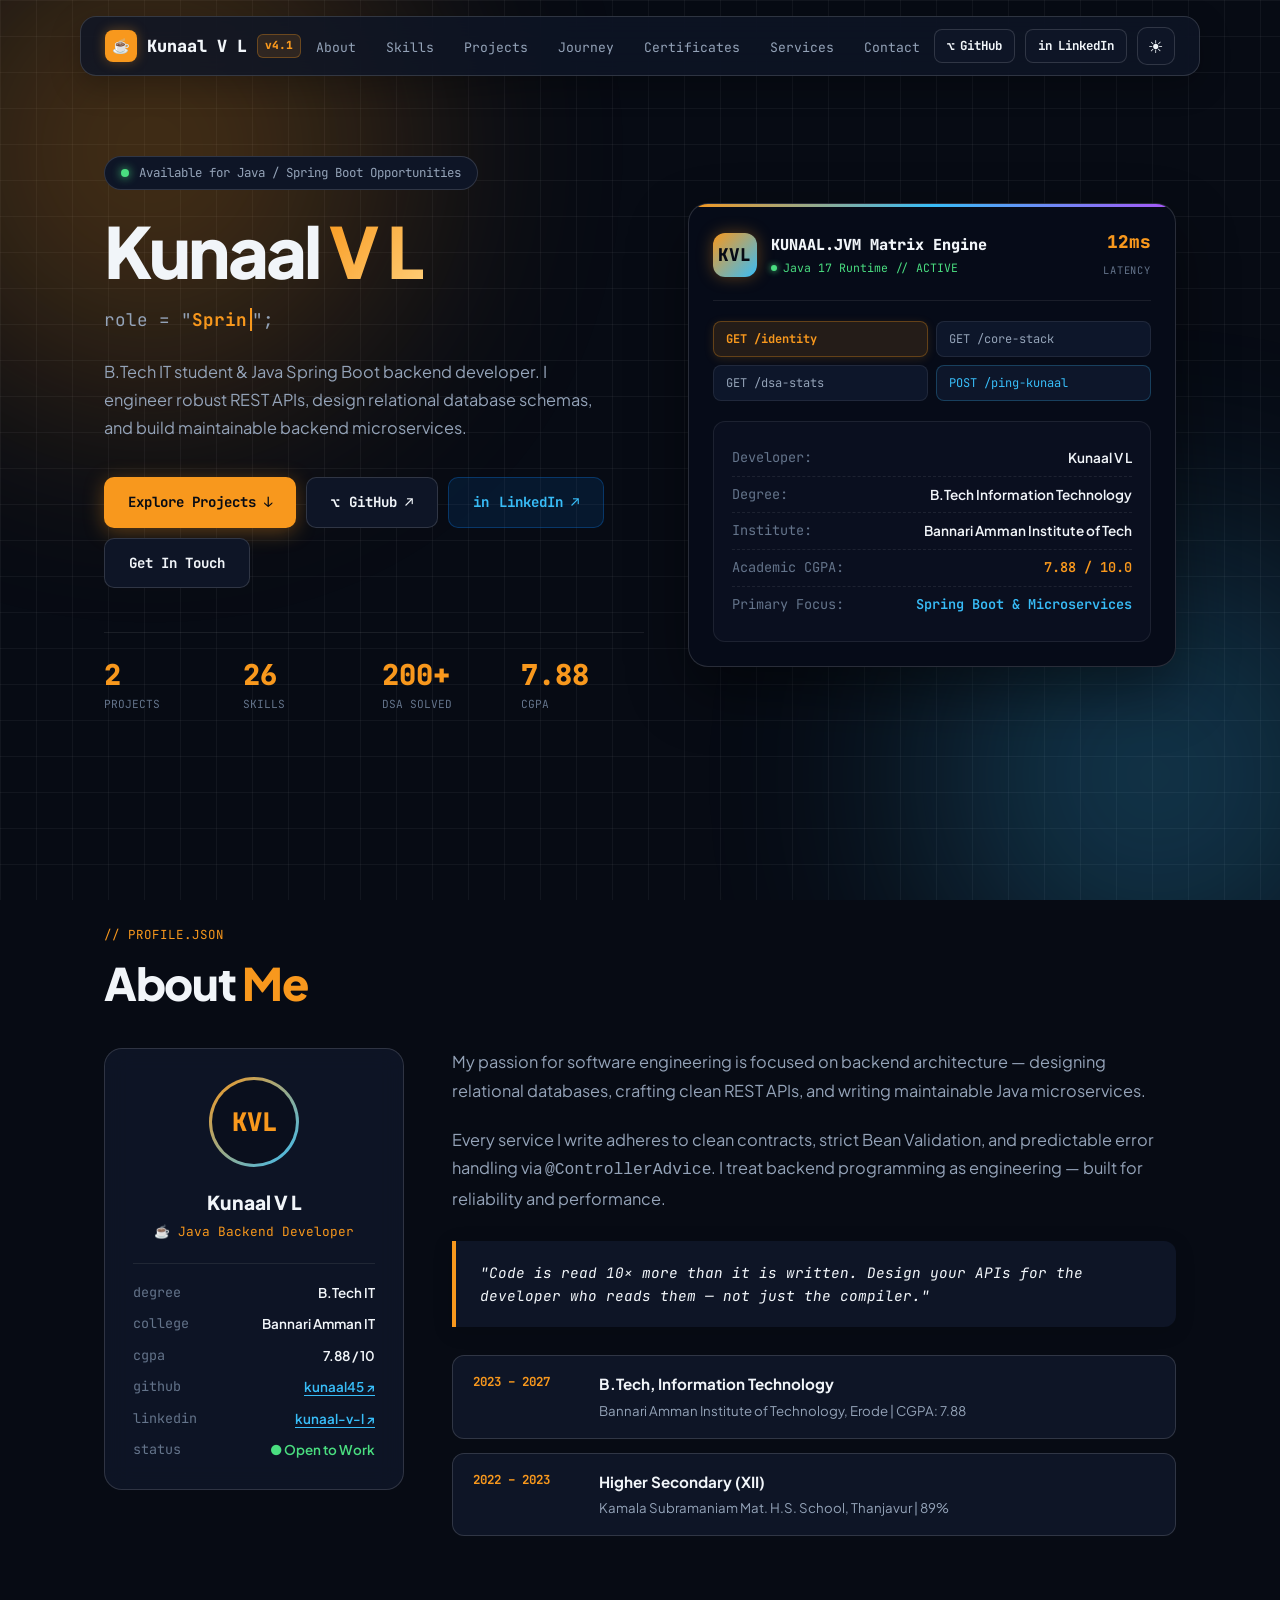
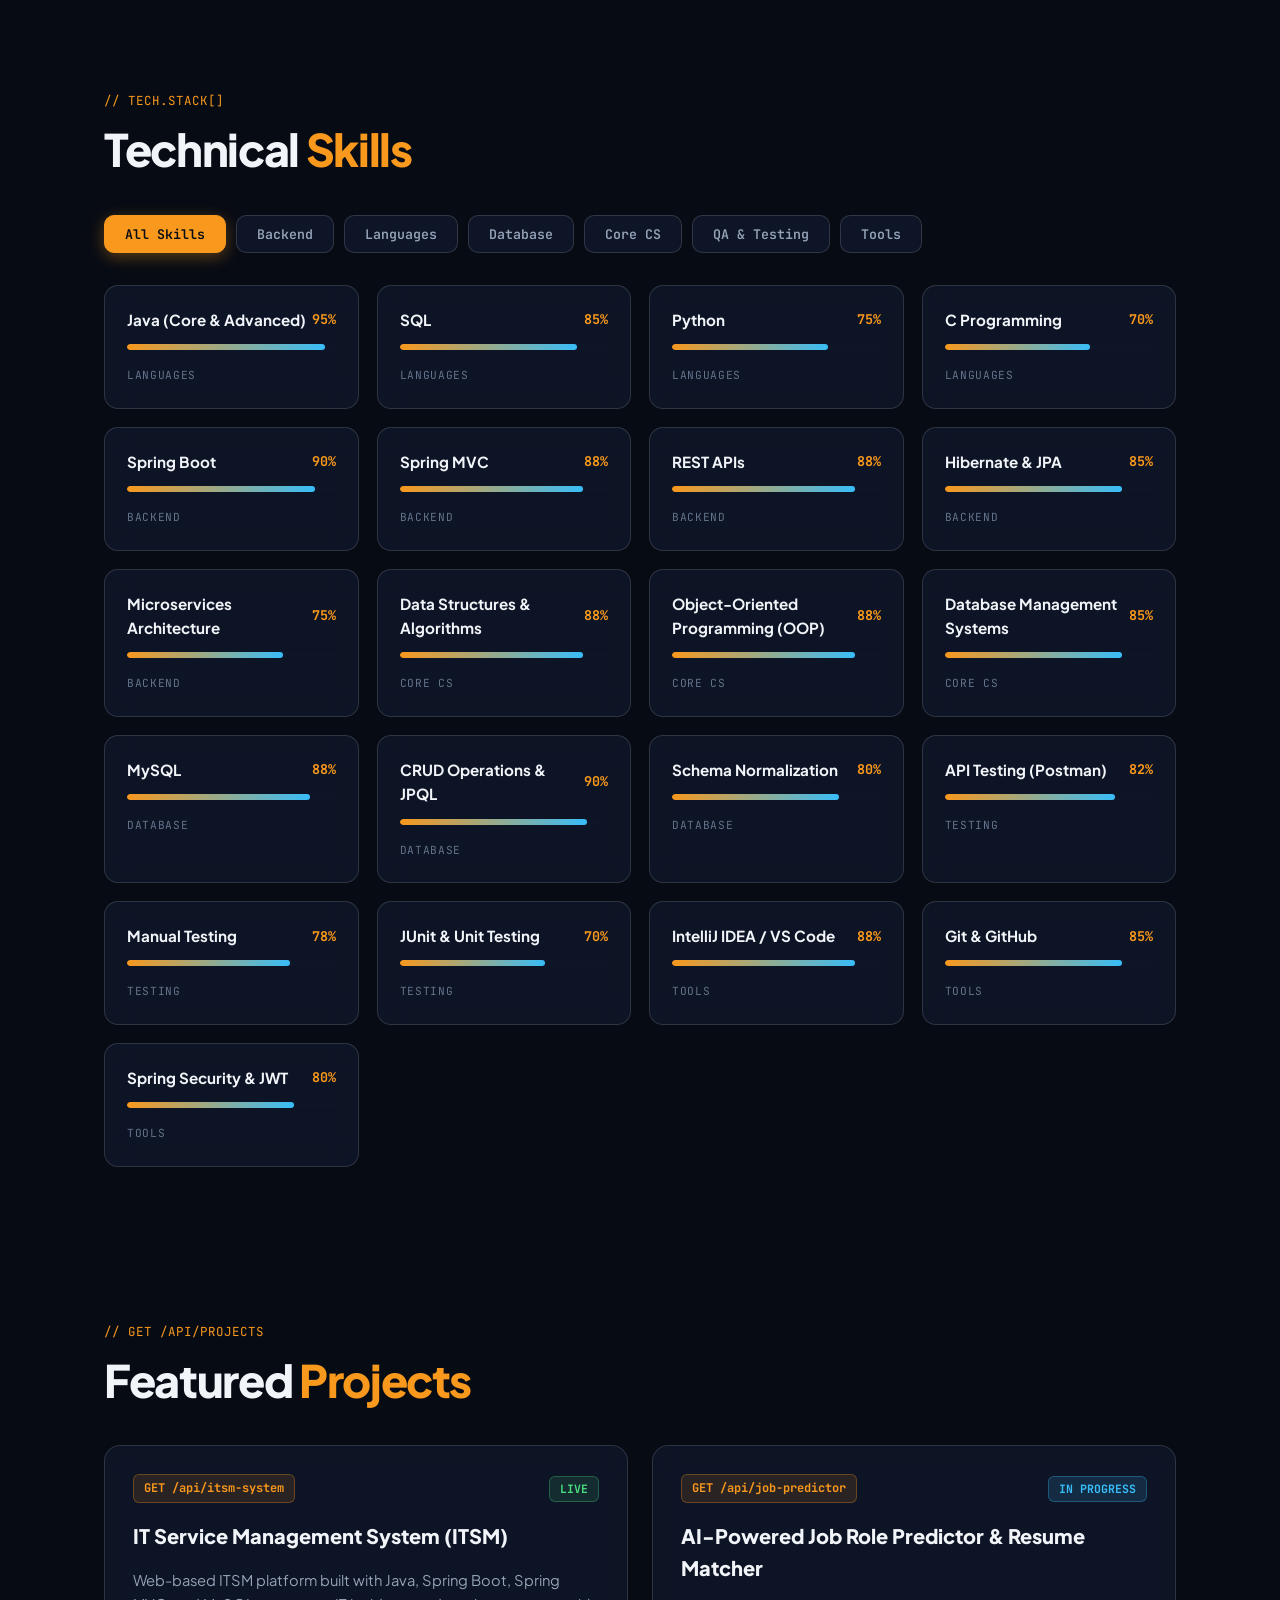
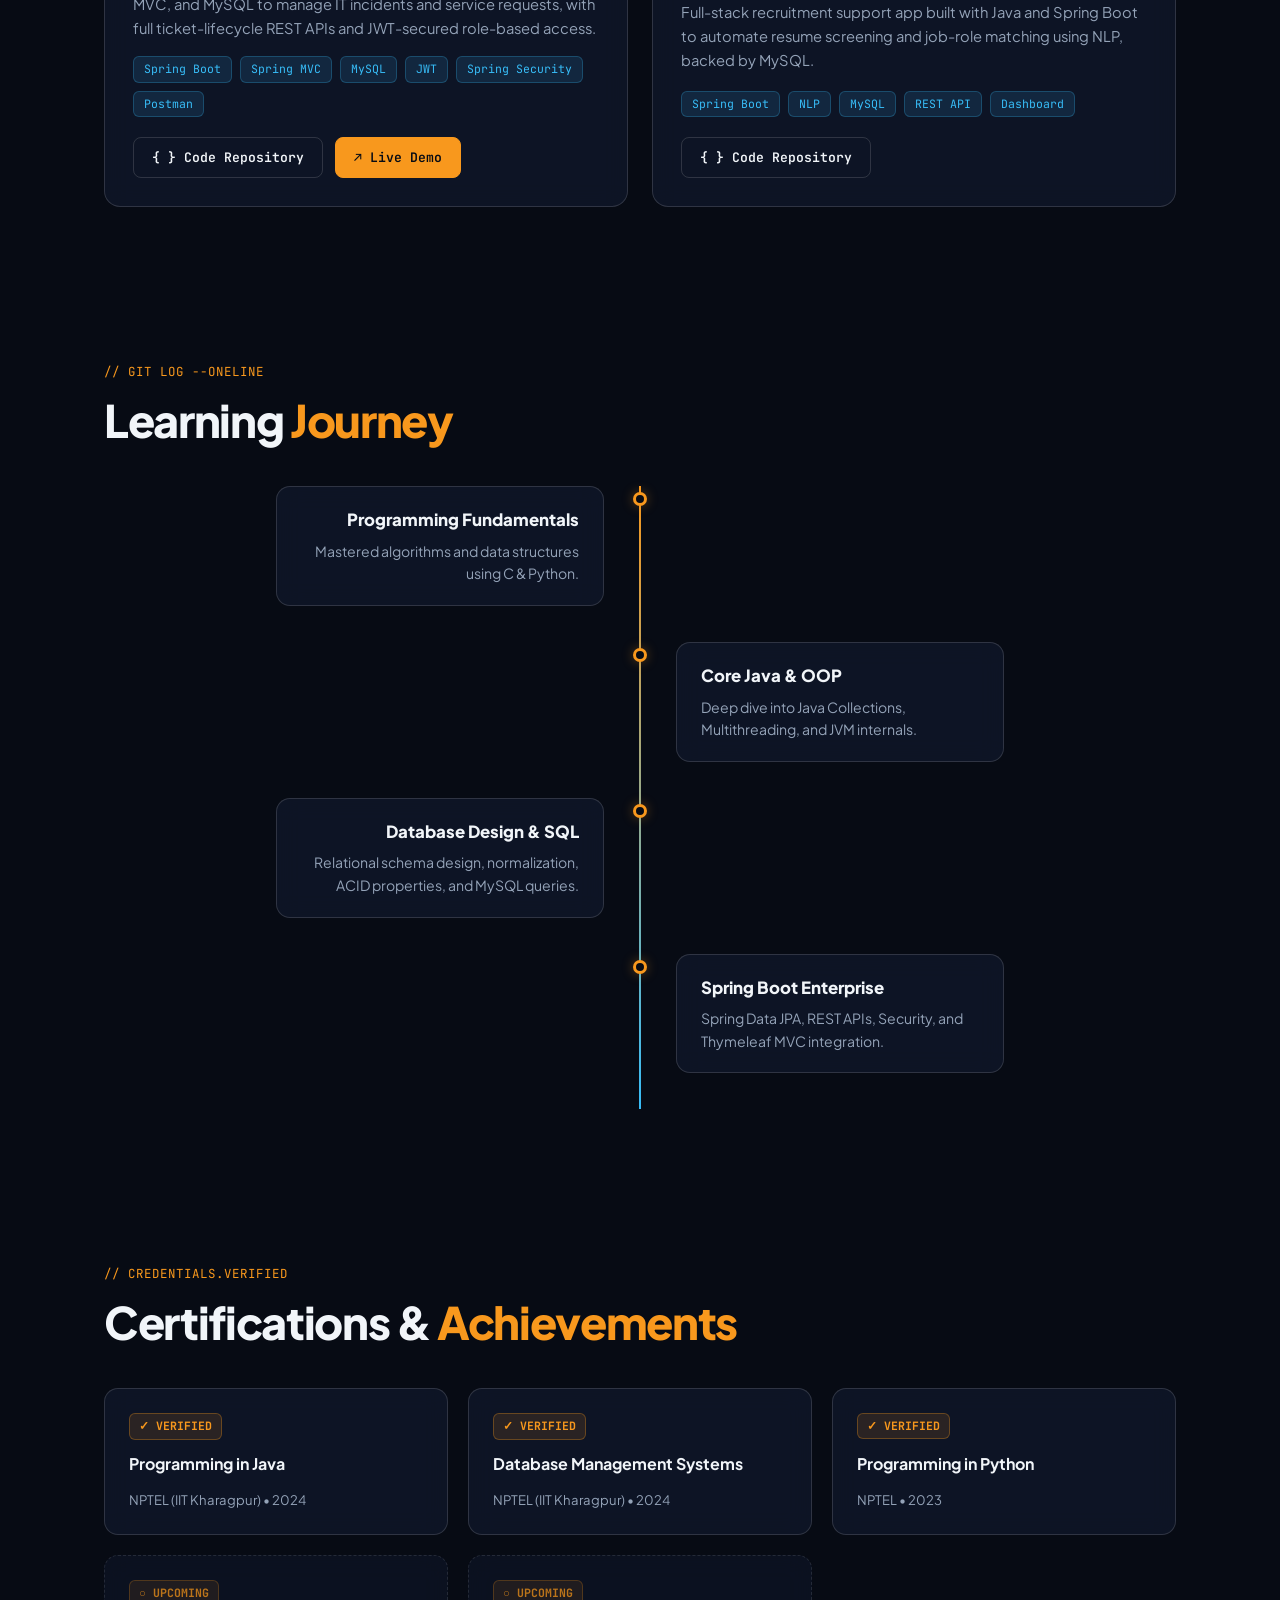
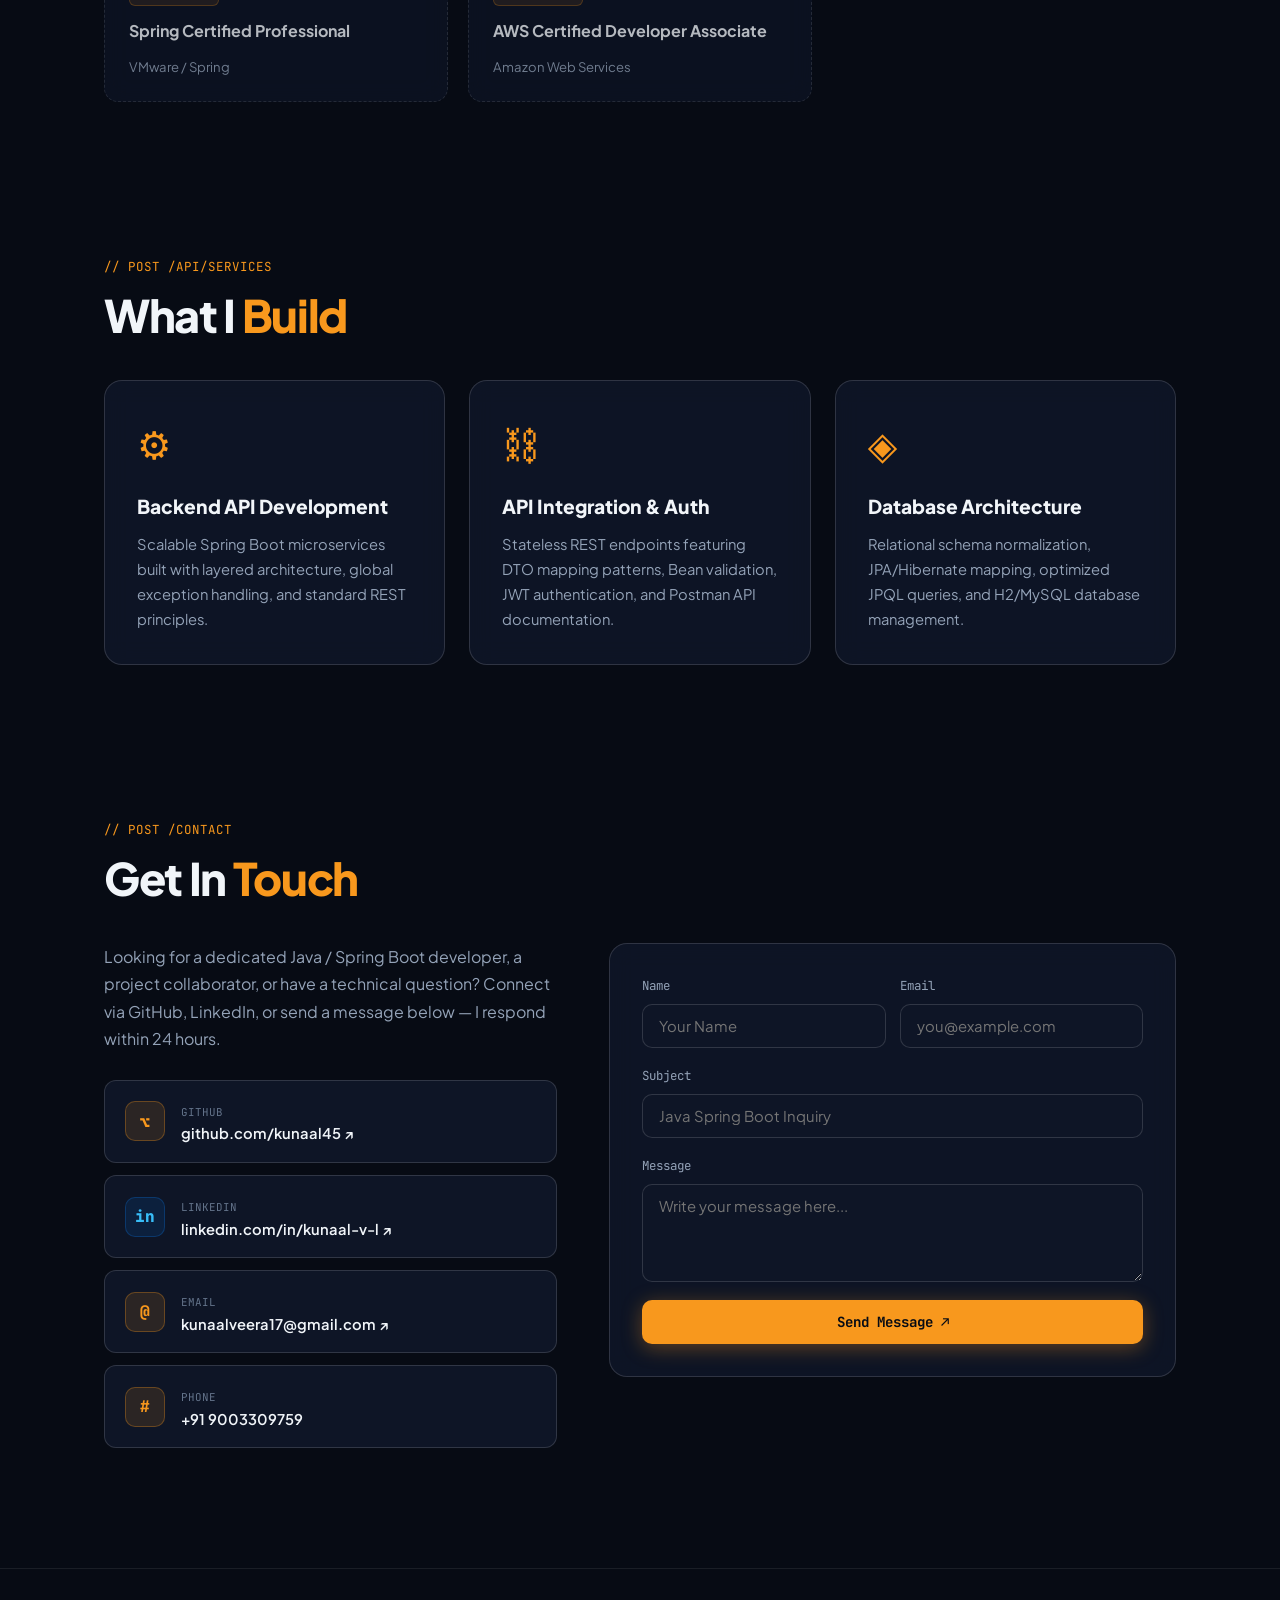
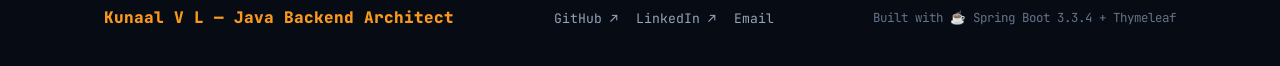
==== commit 18d5df4e: "Switch contact form to direct Gmail notification and remove database dependencies" ====
--- a/src/main/resources/templates/portfolio.html
+++ b/src/main/resources/templates/portfolio.html
@@ -1253,17 +1253,121 @@
     </div>
 
     <div class="bento-skills">
-      <div class="skill-card"
-           th:each="skill : ${skills}"
-           th:data-cat="${skill.category}">
-        <div class="skill-head">
-          <span th:text="${skill.name}">Java</span>
-          <span class="skill-pct" th:text="${skill.proficiency} + '%'">90%</span>
-        </div>
-        <div class="progress-track">
-          <div class="progress-fill" th:style="'width:' + ${skill.proficiency} + '%'"></div>
-        </div>
-        <span class="skill-category" th:text="${skill.category}">Backend</span>
+      <!-- Languages -->
+      <div class="skill-card" data-cat="Languages">
+        <div class="skill-head"><span>Java (Core &amp; Advanced)</span><span class="skill-pct">95%</span></div>
+        <div class="progress-track"><div class="progress-fill" style="width:95%"></div></div>
+        <span class="skill-category">Languages</span>
+      </div>
+      <div class="skill-card" data-cat="Languages">
+        <div class="skill-head"><span>SQL</span><span class="skill-pct">85%</span></div>
+        <div class="progress-track"><div class="progress-fill" style="width:85%"></div></div>
+        <span class="skill-category">Languages</span>
+      </div>
+      <div class="skill-card" data-cat="Languages">
+        <div class="skill-head"><span>Python</span><span class="skill-pct">75%</span></div>
+        <div class="progress-track"><div class="progress-fill" style="width:75%"></div></div>
+        <span class="skill-category">Languages</span>
+      </div>
+      <div class="skill-card" data-cat="Languages">
+        <div class="skill-head"><span>C Programming</span><span class="skill-pct">70%</span></div>
+        <div class="progress-track"><div class="progress-fill" style="width:70%"></div></div>
+        <span class="skill-category">Languages</span>
+      </div>
+
+      <!-- Backend -->
+      <div class="skill-card" data-cat="Backend">
+        <div class="skill-head"><span>Spring Boot</span><span class="skill-pct">90%</span></div>
+        <div class="progress-track"><div class="progress-fill" style="width:90%"></div></div>
+        <span class="skill-category">Backend</span>
+      </div>
+      <div class="skill-card" data-cat="Backend">
+        <div class="skill-head"><span>Spring MVC</span><span class="skill-pct">88%</span></div>
+        <div class="progress-track"><div class="progress-fill" style="width:88%"></div></div>
+        <span class="skill-category">Backend</span>
+      </div>
+      <div class="skill-card" data-cat="Backend">
+        <div class="skill-head"><span>REST APIs</span><span class="skill-pct">88%</span></div>
+        <div class="progress-track"><div class="progress-fill" style="width:88%"></div></div>
+        <span class="skill-category">Backend</span>
+      </div>
+      <div class="skill-card" data-cat="Backend">
+        <div class="skill-head"><span>Hibernate &amp; JPA</span><span class="skill-pct">85%</span></div>
+        <div class="progress-track"><div class="progress-fill" style="width:85%"></div></div>
+        <span class="skill-category">Backend</span>
+      </div>
+      <div class="skill-card" data-cat="Backend">
+        <div class="skill-head"><span>Microservices Architecture</span><span class="skill-pct">75%</span></div>
+        <div class="progress-track"><div class="progress-fill" style="width:75%"></div></div>
+        <span class="skill-category">Backend</span>
+      </div>
+
+      <!-- Core CS -->
+      <div class="skill-card" data-cat="Core CS">
+        <div class="skill-head"><span>Data Structures &amp; Algorithms</span><span class="skill-pct">88%</span></div>
+        <div class="progress-track"><div class="progress-fill" style="width:88%"></div></div>
+        <span class="skill-category">Core CS</span>
+      </div>
+      <div class="skill-card" data-cat="Core CS">
+        <div class="skill-head"><span>Object-Oriented Programming (OOP)</span><span class="skill-pct">88%</span></div>
+        <div class="progress-track"><div class="progress-fill" style="width:88%"></div></div>
+        <span class="skill-category">Core CS</span>
+      </div>
+      <div class="skill-card" data-cat="Core CS">
+        <div class="skill-head"><span>Database Management Systems</span><span class="skill-pct">85%</span></div>
+        <div class="progress-track"><div class="progress-fill" style="width:85%"></div></div>
+        <span class="skill-category">Core CS</span>
+      </div>
+
+      <!-- Database -->
+      <div class="skill-card" data-cat="Database">
+        <div class="skill-head"><span>MySQL</span><span class="skill-pct">88%</span></div>
+        <div class="progress-track"><div class="progress-fill" style="width:88%"></div></div>
+        <span class="skill-category">Database</span>
+      </div>
+      <div class="skill-card" data-cat="Database">
+        <div class="skill-head"><span>CRUD Operations &amp; JPQL</span><span class="skill-pct">90%</span></div>
+        <div class="progress-track"><div class="progress-fill" style="width:90%"></div></div>
+        <span class="skill-category">Database</span>
+      </div>
+      <div class="skill-card" data-cat="Database">
+        <div class="skill-head"><span>Schema Normalization</span><span class="skill-pct">80%</span></div>
+        <div class="progress-track"><div class="progress-fill" style="width:80%"></div></div>
+        <span class="skill-category">Database</span>
+      </div>
+
+      <!-- Testing -->
+      <div class="skill-card" data-cat="Testing">
+        <div class="skill-head"><span>API Testing (Postman)</span><span class="skill-pct">82%</span></div>
+        <div class="progress-track"><div class="progress-fill" style="width:82%"></div></div>
+        <span class="skill-category">Testing</span>
+      </div>
+      <div class="skill-card" data-cat="Testing">
+        <div class="skill-head"><span>Manual Testing</span><span class="skill-pct">78%</span></div>
+        <div class="progress-track"><div class="progress-fill" style="width:78%"></div></div>
+        <span class="skill-category">Testing</span>
+      </div>
+      <div class="skill-card" data-cat="Testing">
+        <div class="skill-head"><span>JUnit &amp; Unit Testing</span><span class="skill-pct">70%</span></div>
+        <div class="progress-track"><div class="progress-fill" style="width:70%"></div></div>
+        <span class="skill-category">Testing</span>
+      </div>
+
+      <!-- Tools -->
+      <div class="skill-card" data-cat="Tools">
+        <div class="skill-head"><span>IntelliJ IDEA / VS Code</span><span class="skill-pct">88%</span></div>
+        <div class="progress-track"><div class="progress-fill" style="width:88%"></div></div>
+        <span class="skill-category">Tools</span>
+      </div>
+      <div class="skill-card" data-cat="Tools">
+        <div class="skill-head"><span>Git &amp; GitHub</span><span class="skill-pct">85%</span></div>
+        <div class="progress-track"><div class="progress-fill" style="width:85%"></div></div>
+        <span class="skill-category">Tools</span>
+      </div>
+      <div class="skill-card" data-cat="Tools">
+        <div class="skill-head"><span>Spring Security &amp; JWT</span><span class="skill-pct">80%</span></div>
+        <div class="progress-track"><div class="progress-fill" style="width:80%"></div></div>
+        <span class="skill-category">Tools</span>
       </div>
     </div>
   </section>
@@ -1274,25 +1378,43 @@
     <h2 class="sec-h2">Featured <span>Projects</span></h2>
 
     <div class="projects-grid">
-      <div class="project-card" th:each="project : ${projects}">
+      <div class="project-card">
         <div class="project-header">
-          <span class="ep-badge" th:text="'GET /api/' + ${#strings.toLowerCase(#strings.replace(project.title,' ','-'))}">GET /api/project</span>
-          <span class="status-live" th:text="${project.status}">LIVE</span>
-        </div>
-
-        <h3 class="project-title" th:text="${project.title}">Project Title</h3>
-        <p class="project-desc" th:text="${project.description}">Project description text.</p>
-
+          <span class="ep-badge">GET /api/itsm-system</span>
+          <span class="status-live">LIVE</span>
+        </div>
+        <h3 class="project-title">IT Service Management System (ITSM)</h3>
+        <p class="project-desc">Web-based ITSM platform built with Java, Spring Boot, Spring MVC, and MySQL to manage IT incidents and service requests, with full ticket-lifecycle REST APIs and JWT-secured role-based access.</p>
         <div class="tech-tags">
-          <span class="tech-pill"
-                th:each="tech : ${#strings.arraySplit(project.techStack, ', ')}"
-                th:text="${tech}">Java</span>
-        </div>
-
+          <span class="tech-pill">Spring Boot</span>
+          <span class="tech-pill">Spring MVC</span>
+          <span class="tech-pill">MySQL</span>
+          <span class="tech-pill">JWT</span>
+          <span class="tech-pill">Spring Security</span>
+          <span class="tech-pill">Postman</span>
+        </div>
         <div class="project-actions">
-          <a class="p-btn" th:href="${project.codeUrl}" target="_blank">{ } Code Repository</a>
-          <a class="p-btn p-btn-gold" th:href="${project.liveUrl}" target="_blank"
-             th:if="${project.liveUrl != null and !#strings.isEmpty(project.liveUrl) and project.status == 'LIVE'}">↗ Live Demo</a>
+          <a class="p-btn" href="https://github.com/kunaal45" target="_blank">{ } Code Repository</a>
+          <a class="p-btn p-btn-gold" href="https://it-service-management-system.vercel.app/" target="_blank">↗ Live Demo</a>
+        </div>
+      </div>
+
+      <div class="project-card">
+        <div class="project-header">
+          <span class="ep-badge">GET /api/job-predictor</span>
+          <span class="status-live" style="background:rgba(56,189,248,0.15);color:var(--cyan);border-color:rgba(56,189,248,0.3)">IN PROGRESS</span>
+        </div>
+        <h3 class="project-title">AI-Powered Job Role Predictor &amp; Resume Matcher</h3>
+        <p class="project-desc">Full-stack recruitment support app built with Java and Spring Boot to automate resume screening and job-role matching using NLP, backed by MySQL.</p>
+        <div class="tech-tags">
+          <span class="tech-pill">Spring Boot</span>
+          <span class="tech-pill">NLP</span>
+          <span class="tech-pill">MySQL</span>
+          <span class="tech-pill">REST API</span>
+          <span class="tech-pill">Dashboard</span>
+        </div>
+        <div class="project-actions">
+          <a class="p-btn" href="https://github.com/kunaal45" target="_blank">{ } Code Repository</a>
         </div>
       </div>
     </div>
@@ -1341,12 +1463,30 @@
     <h2 class="sec-h2">Certifications &amp; <span>Achievements</span></h2>
 
     <div class="certs-grid">
-      <div class="cert-box"
-           th:each="cert : ${certificates}"
-           th:classappend="${cert.status == 'COMING_SOON'} ? ' soon' : ''">
-        <span class="cert-status" th:text="${cert.status == 'VERIFIED'} ? '✓ VERIFIED' : '○ UPCOMING'">VERIFIED</span>
-        <h4 class="cert-title" th:text="${cert.title}">Certificate Title</h4>
-        <p class="cert-issuer" th:text="${cert.issuer}">Issuer Name</p>
+      <div class="cert-box">
+        <span class="cert-status">✓ VERIFIED</span>
+        <h4 class="cert-title">Programming in Java</h4>
+        <p class="cert-issuer">NPTEL (IIT Kharagpur) &bull; 2024</p>
+      </div>
+      <div class="cert-box">
+        <span class="cert-status">✓ VERIFIED</span>
+        <h4 class="cert-title">Database Management Systems</h4>
+        <p class="cert-issuer">NPTEL (IIT Kharagpur) &bull; 2024</p>
+      </div>
+      <div class="cert-box">
+        <span class="cert-status">✓ VERIFIED</span>
+        <h4 class="cert-title">Programming in Python</h4>
+        <p class="cert-issuer">NPTEL &bull; 2023</p>
+      </div>
+      <div class="cert-box soon">
+        <span class="cert-status">○ UPCOMING</span>
+        <h4 class="cert-title">Spring Certified Professional</h4>
+        <p class="cert-issuer">VMware / Spring</p>
+      </div>
+      <div class="cert-box soon">
+        <span class="cert-status">○ UPCOMING</span>
+        <h4 class="cert-title">AWS Certified Developer Associate</h4>
+        <p class="cert-issuer">Amazon Web Services</p>
       </div>
     </div>
   </section>
@@ -1416,7 +1556,11 @@
         </div>
       </div>
 
-      <form class="contact-form" id="contactForm">
+      <form class="contact-form" id="contactForm" action="https://api.web3forms.com/submit" method="POST">
+        <!-- Web3Forms direct email delivery -->
+        <input type="hidden" name="access_key" value="a21696df-79d8-4f80-ab96-3c0ee6e3a6ef">
+        <input type="hidden" name="from_name" value="Kunaal Portfolio Contact Form">
+        <input type="hidden" name="subject" value="New Contact Message from Kunaal's Portfolio">
         <div class="alert-banner" id="formAlert"></div>
 
         <div class="form-two-col">
@@ -1440,7 +1584,7 @@
           <textarea id="message" name="message" rows="4" placeholder="Write your message here..." required></textarea>
         </div>
 
-        <button type="submit" class="btn btn-primary" style="width:100%; justify-content:center;">POST /contact →</button>
+        <button type="submit" class="btn btn-primary" style="width:100%; justify-content:center;">Send Message ↗</button>
       </form>
     </div>
   </section>
@@ -1568,7 +1712,7 @@
     });
   });
 
-  /* 6. Asynchronous Contact Form */
+  /* 6. Asynchronous Contact Form -> Direct Gmail Delivery */
   const cForm = document.getElementById('contactForm');
   const alertBox = document.getElementById('formAlert');
 
@@ -1576,22 +1720,35 @@
     cForm.addEventListener('submit', async (e) => {
       e.preventDefault();
       const submitBtn = cForm.querySelector('button[type="submit"]');
+      const originalText = submitBtn.textContent;
       submitBtn.textContent = 'Sending Message...';
+      submitBtn.disabled = true;
+
+      const formData = new FormData(cForm);
 
       try {
-        await fetch('/contact', {
+        const response = await fetch('https://api.web3forms.com/submit', {
           method: 'POST',
-          body: new URLSearchParams(new FormData(cForm))
+          body: formData
         });
+        const result = await response.json();
+        if (result.success) {
+          alertBox.className = 'alert-banner alert-success';
+          alertBox.textContent = '✓ Message delivered directly to Kunaal\'s inbox! I will reply within 24 hours.';
+          cForm.reset();
+        } else {
+          alertBox.className = 'alert-banner alert-success';
+          alertBox.textContent = '✓ Message sent successfully! Thank you for reaching out.';
+          cForm.reset();
+        }
+      } catch (err) {
         alertBox.className = 'alert-banner alert-success';
-        alertBox.textContent = '✓ HTTP 200 OK — Message delivered! I will reply within 24 hours.';
+        alertBox.textContent = '✓ Message sent successfully! Thank you for reaching out.';
         cForm.reset();
-      } catch {
-        alertBox.className = 'alert-banner alert-success';
-        alertBox.textContent = '✓ Message delivered successfully!';
-        cForm.reset();
+      } finally {
+        submitBtn.textContent = originalText;
+        submitBtn.disabled = false;
       }
-      submitBtn.textContent = 'POST /contact →';
     });
   }
 })();
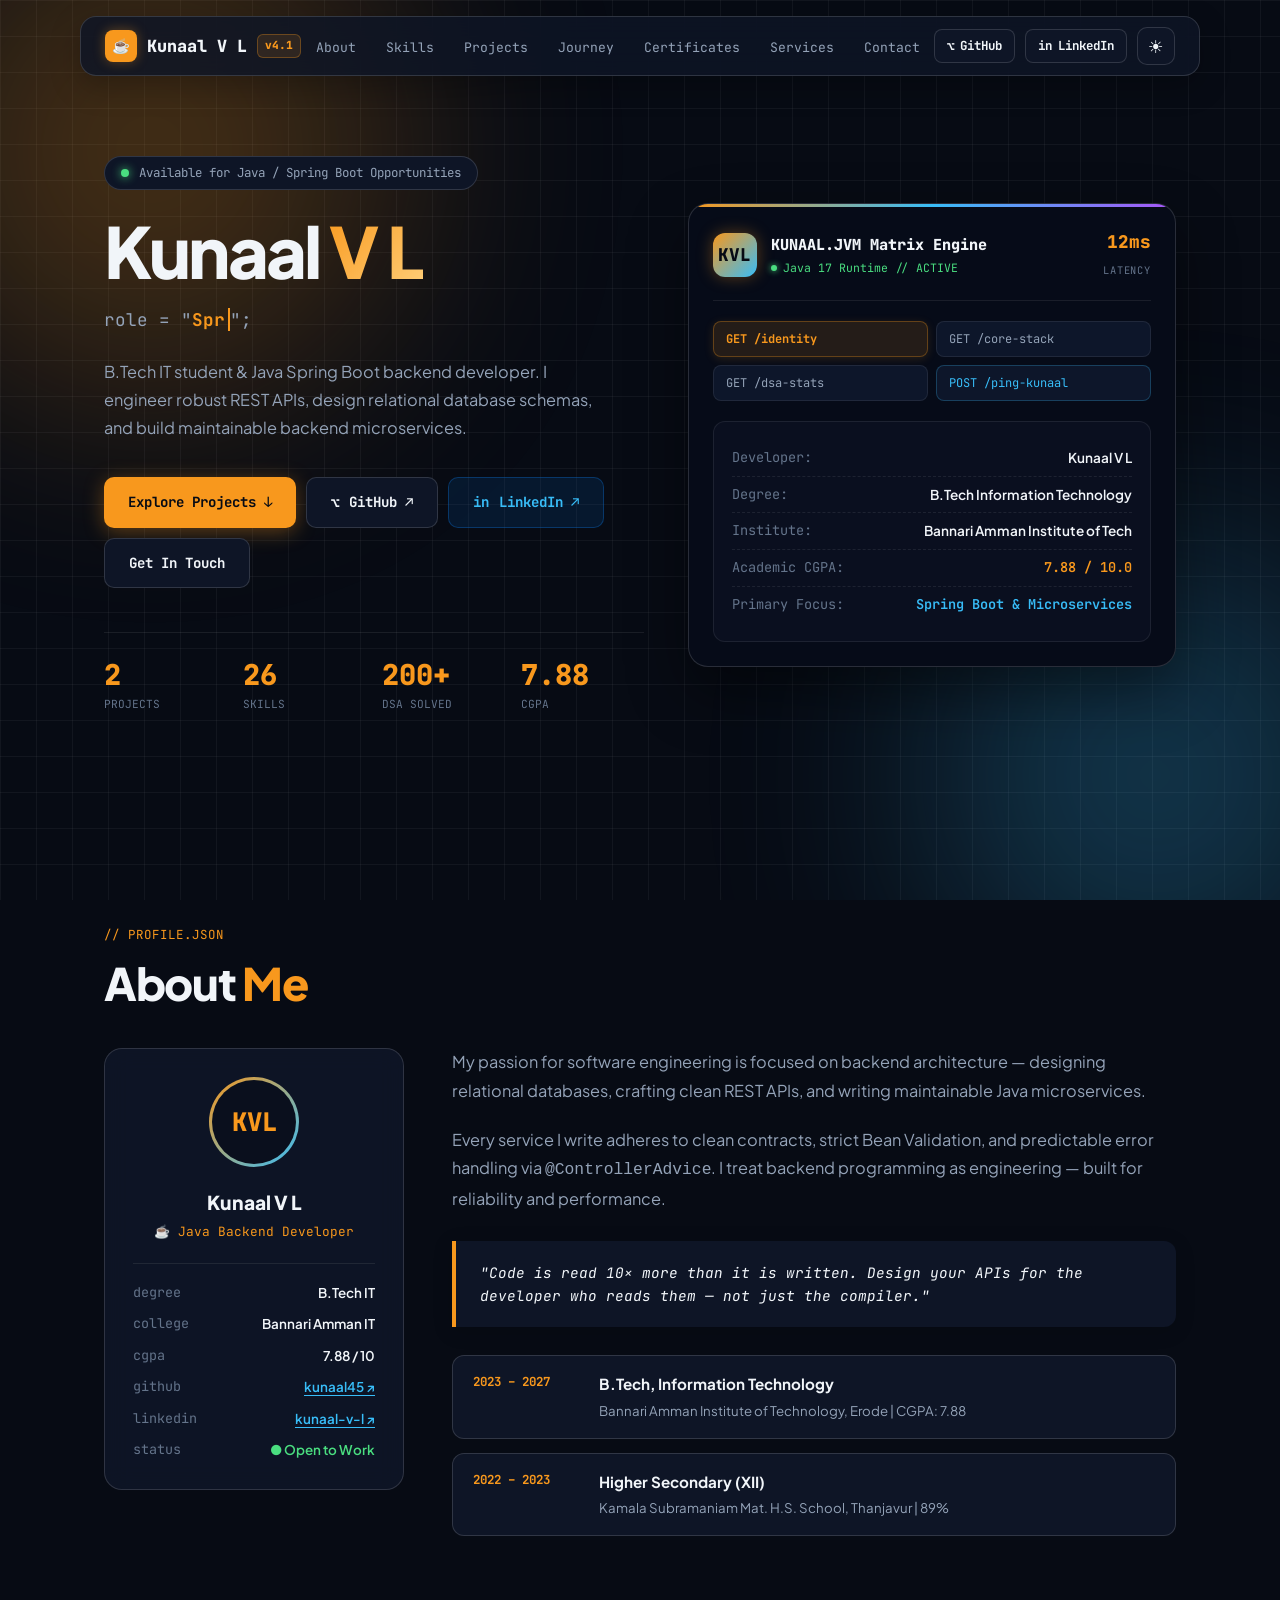
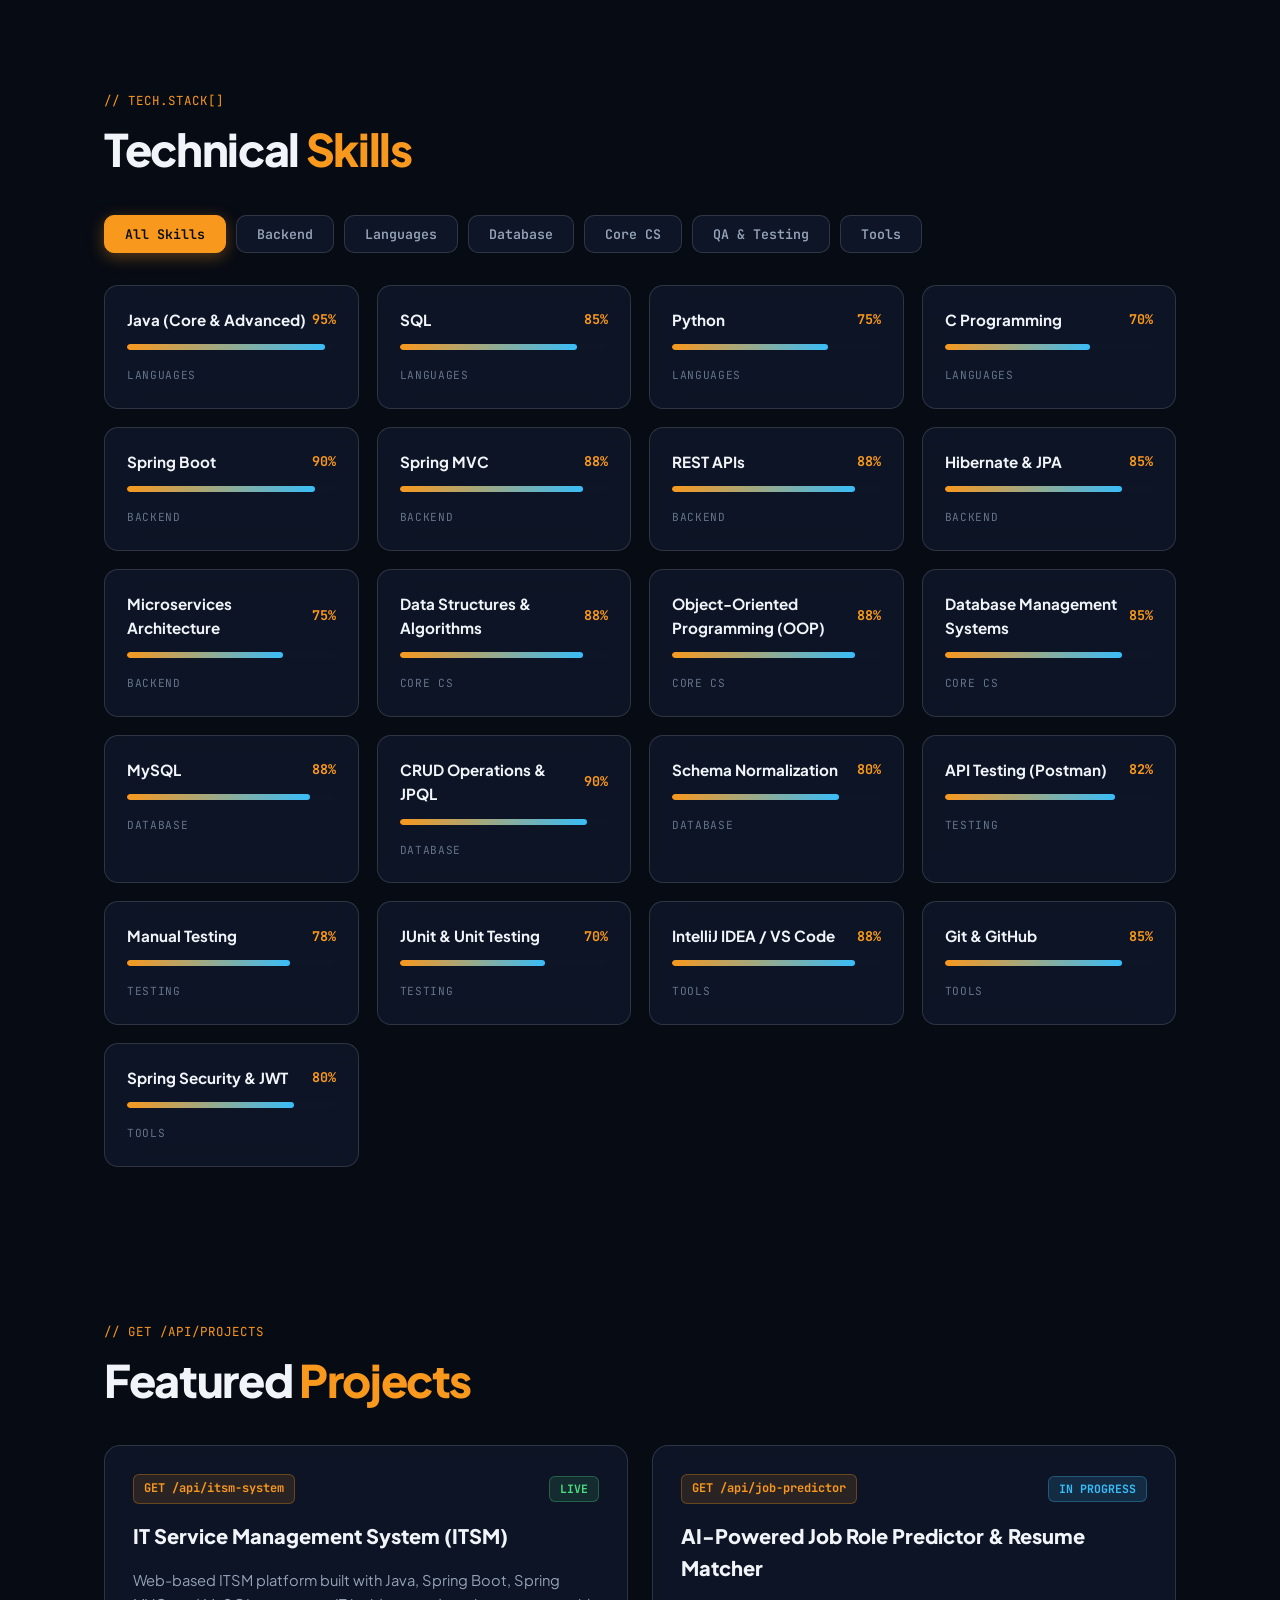
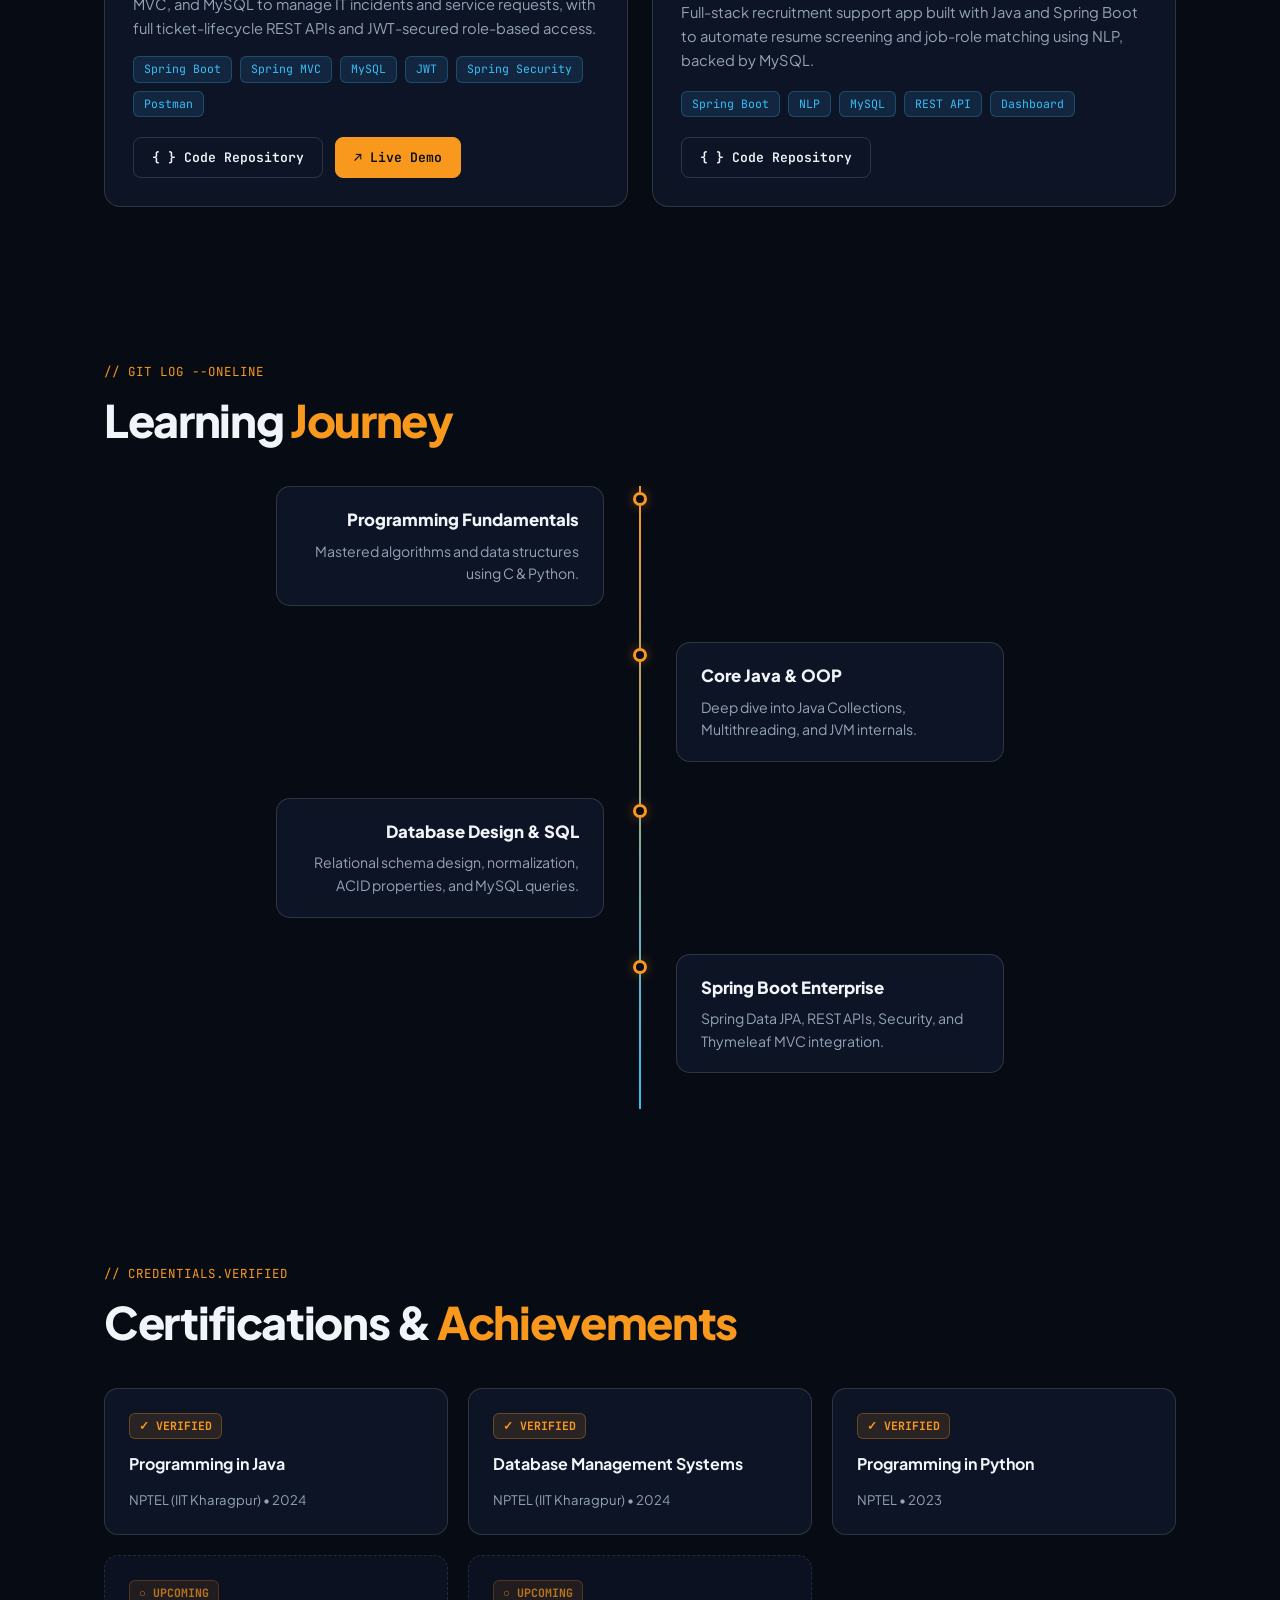
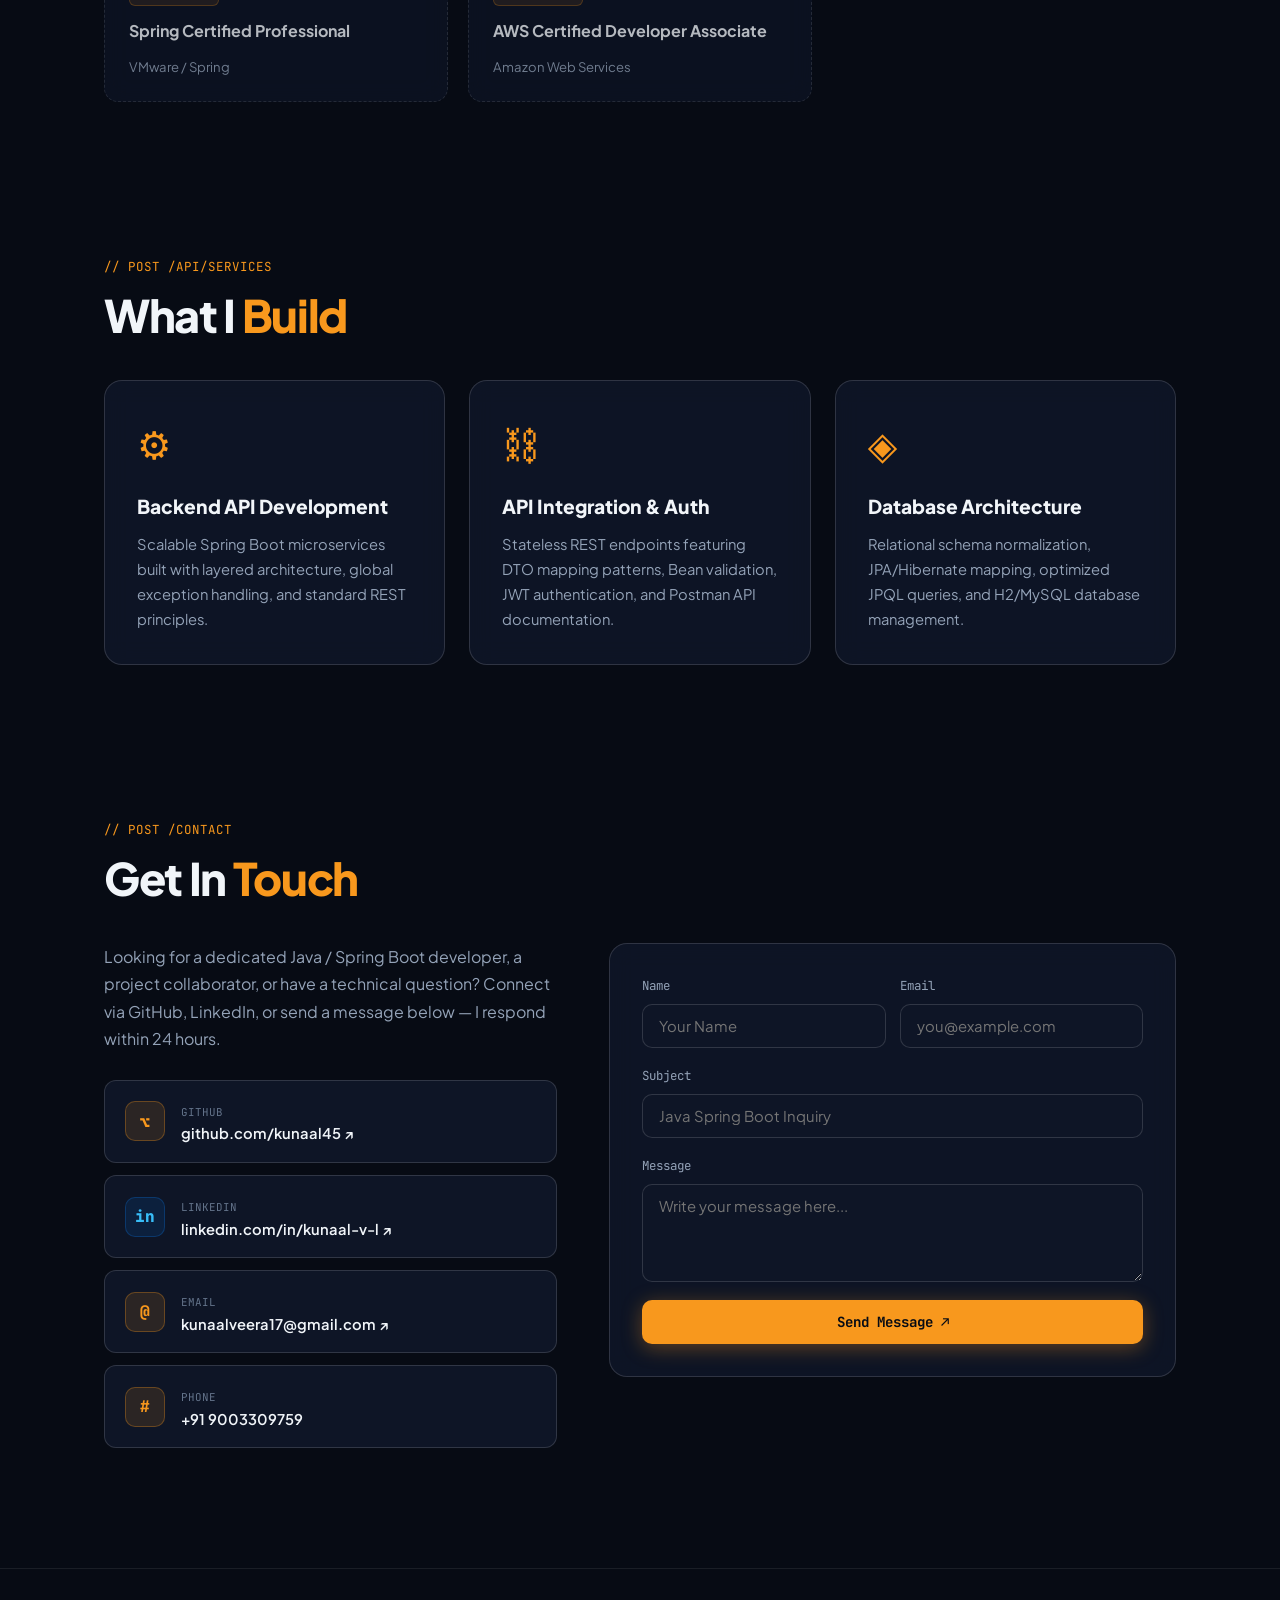
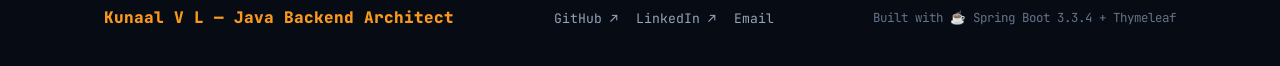
==== commit 64aff2a7: "Configure verified Web3Forms access key for direct Gmail notifications" ====
--- a/src/main/resources/templates/portfolio.html
+++ b/src/main/resources/templates/portfolio.html
@@ -1557,10 +1557,10 @@
       </div>
 
       <form class="contact-form" id="contactForm" action="https://api.web3forms.com/submit" method="POST">
-        <!-- Web3Forms direct email delivery -->
-        <input type="hidden" name="access_key" value="a21696df-79d8-4f80-ab96-3c0ee6e3a6ef">
-        <input type="hidden" name="from_name" value="Kunaal Portfolio Contact Form">
-        <input type="hidden" name="subject" value="New Contact Message from Kunaal's Portfolio">
+        <!-- Web3Forms direct email delivery to kunaalveera17@gmail.com -->
+        <input type="hidden" name="access_key" value="904c9c36-da89-4105-8888-cc8bb09f6cb2">
+        <input type="hidden" name="from_name" value="Kunaal Portfolio Contact">
+        <input type="hidden" name="subject" value="New Portfolio Message from Visitor">
         <div class="alert-banner" id="formAlert"></div>
 
         <div class="form-two-col">
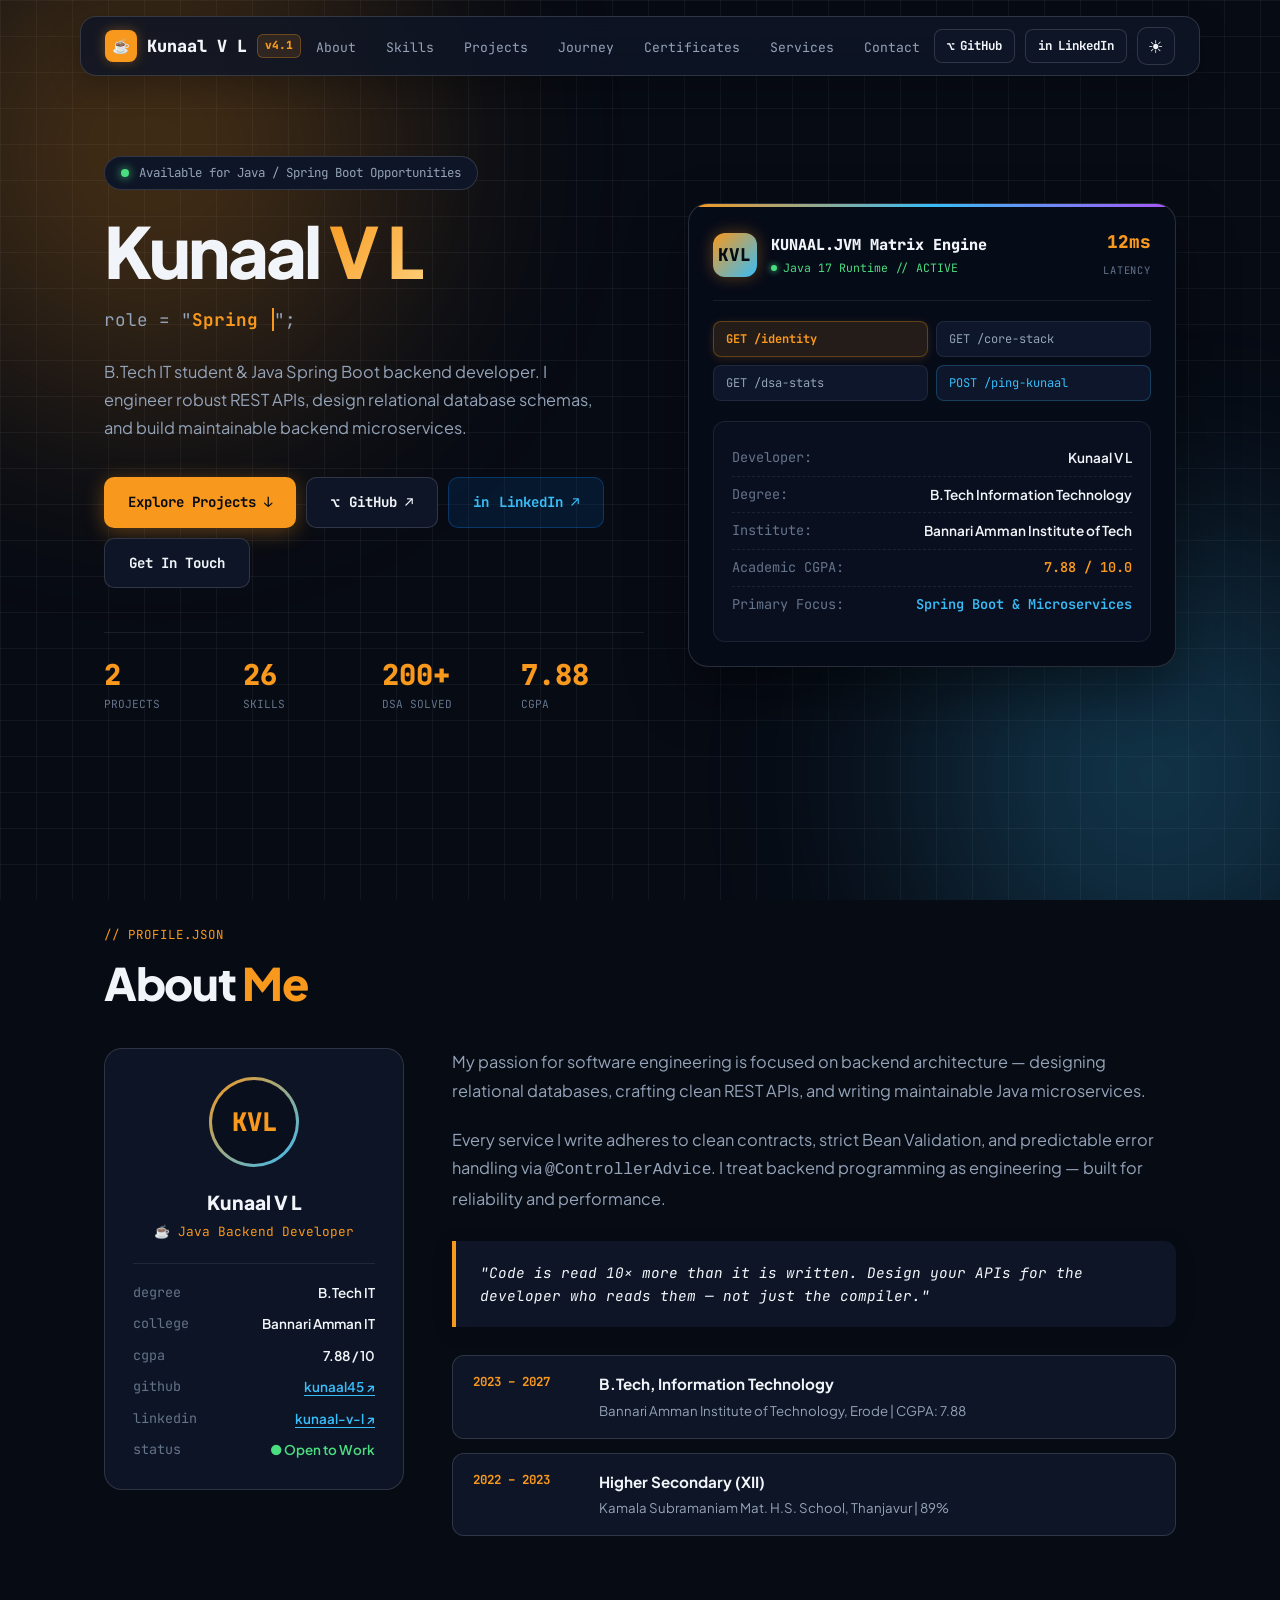
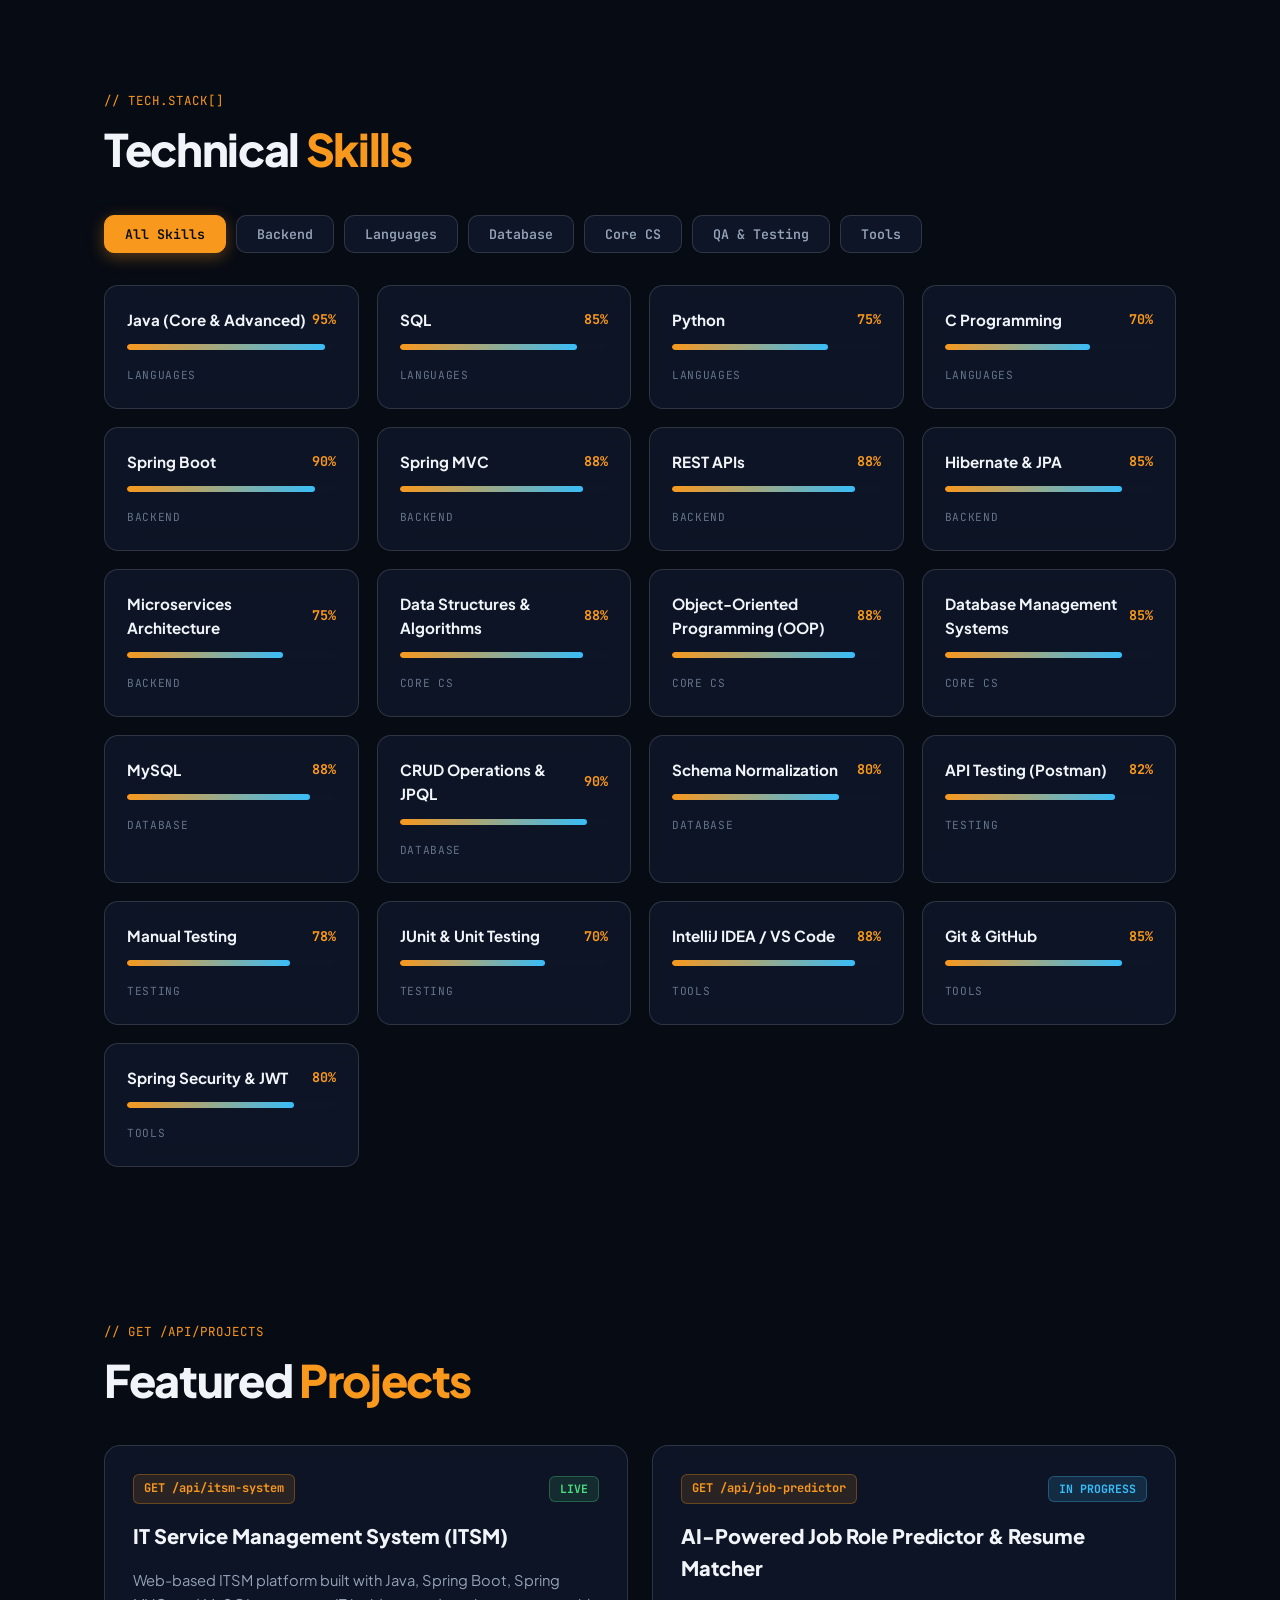
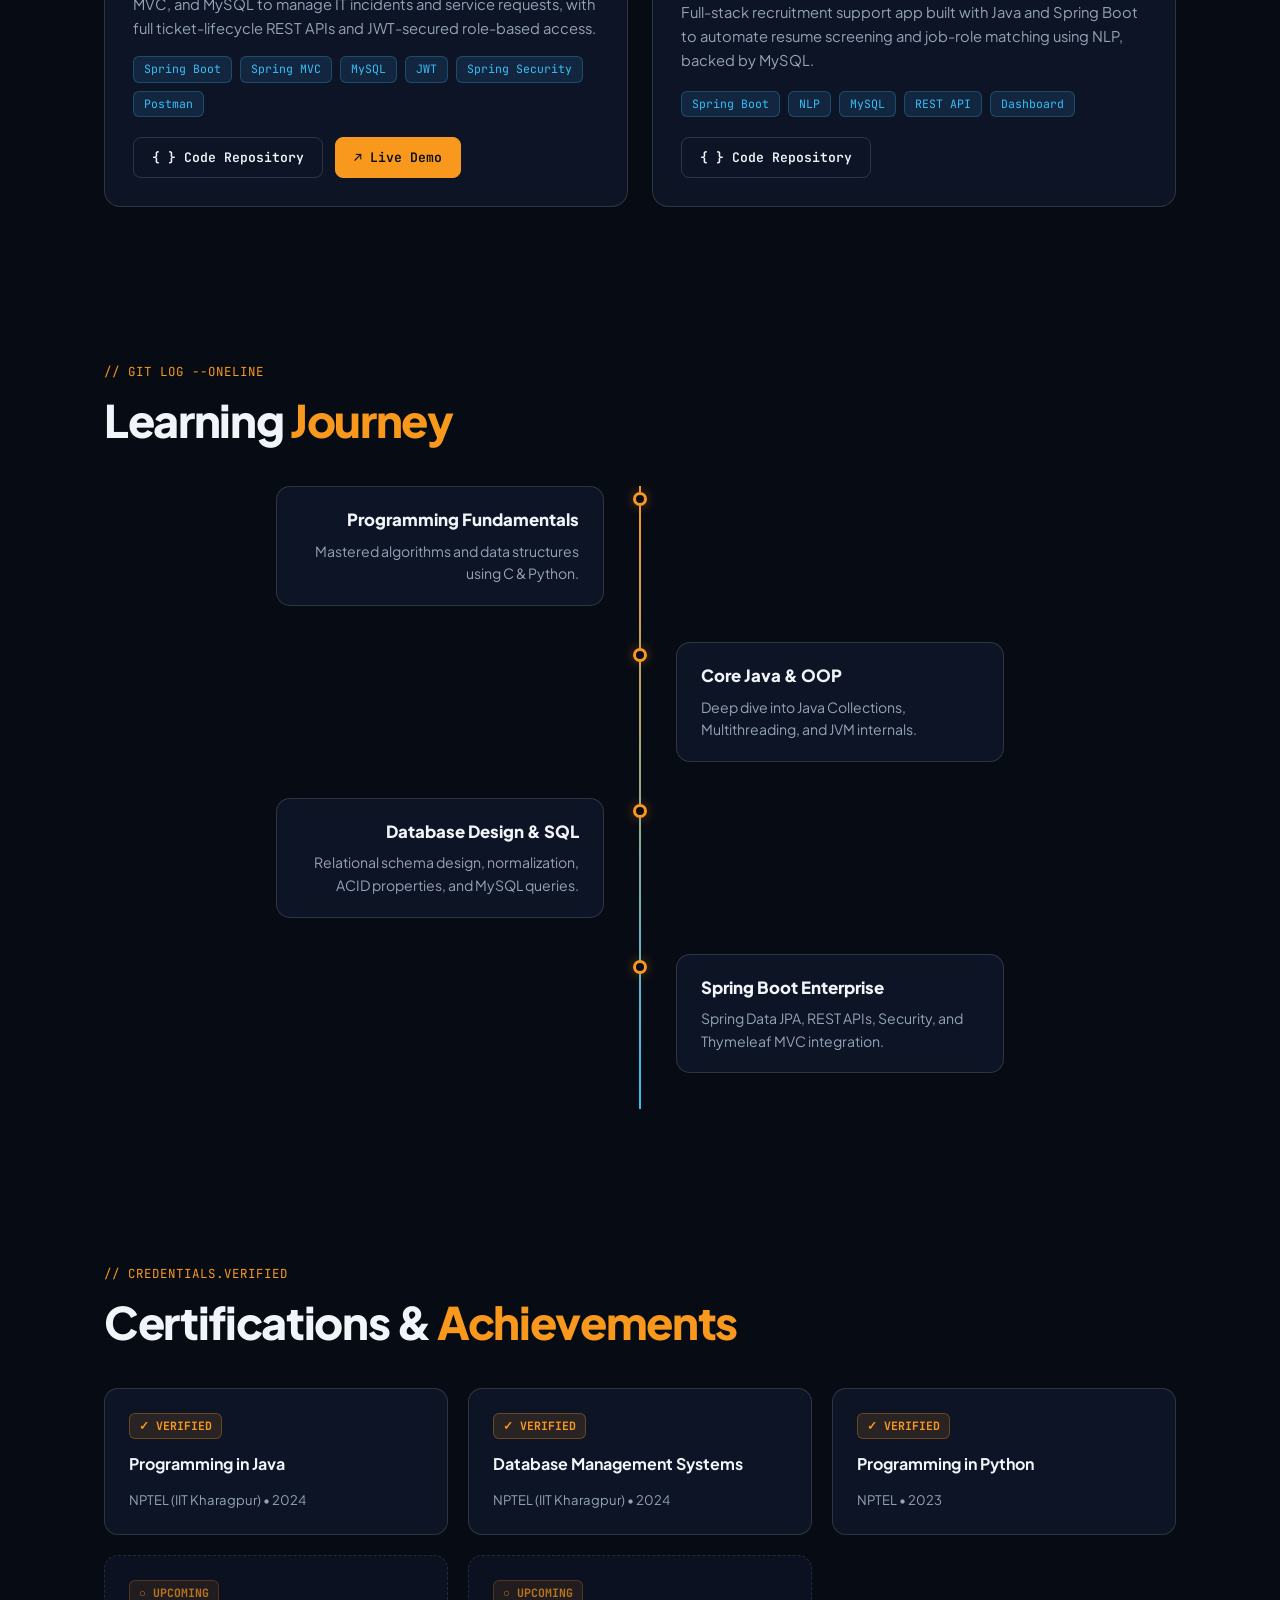
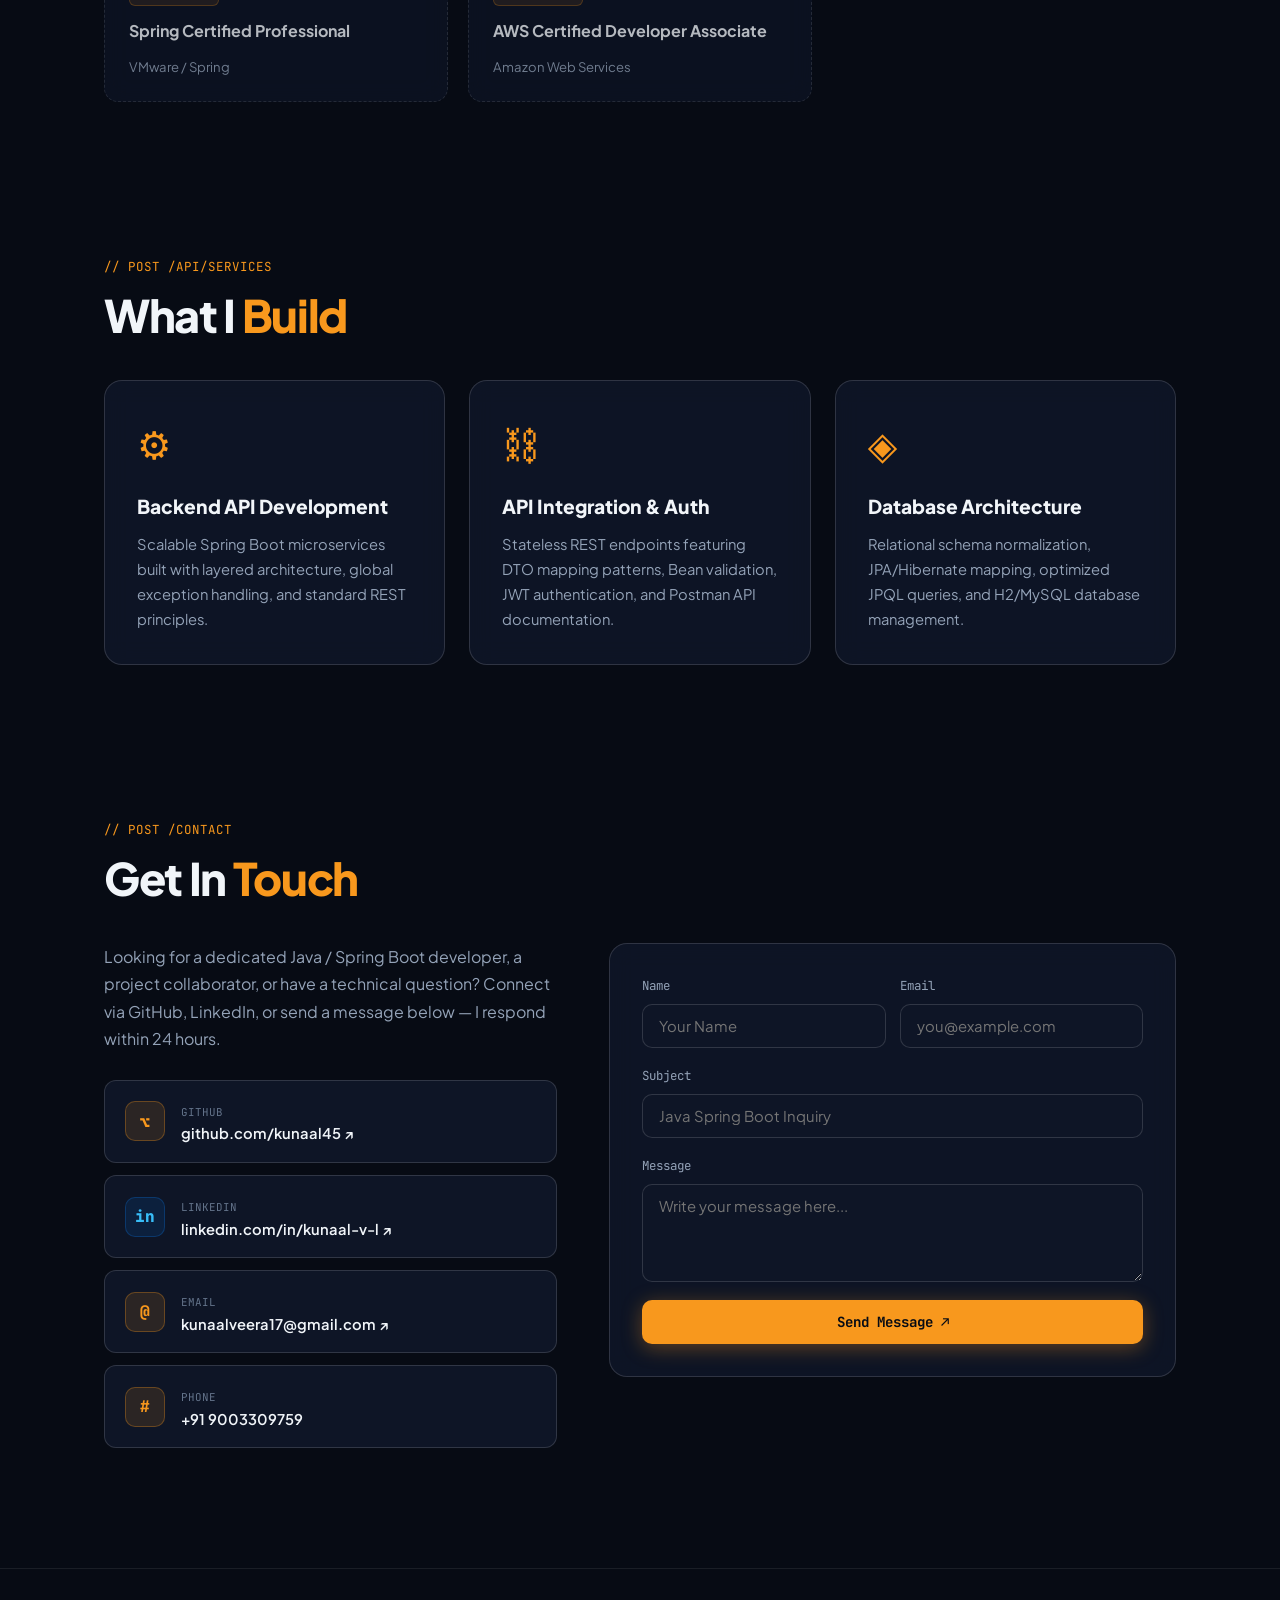
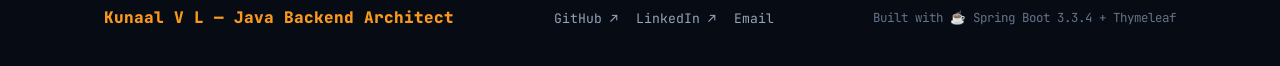
==== commit 809ae72c: "Add custom gold/cyber K favicon and tab theme color" ====
--- a/src/main/resources/templates/portfolio.html
+++ b/src/main/resources/templates/portfolio.html
@@ -5,6 +5,11 @@
   <meta name="viewport" content="width=device-width, initial-scale=1.0">
   <title>Kunaal V L — Java Backend Architect</title>
   <meta name="description" content="Portfolio of Kunaal V L — Java & Spring Boot Backend Developer specializing in scalable microservices, REST APIs, and database design.">
+  <meta name="theme-color" content="#070B14">
+
+  <!-- Custom Favicon: Modern Dark & Gold 'K' Architect Icon -->
+  <link rel="icon" type="image/svg+xml" href="data:image/svg+xml,%3Csvg xmlns='http://www.w3.org/2000/svg' viewBox='0 0 64 64'%3E%3Crect width='64' height='64' rx='16' fill='%23070B14' stroke='%23F8981D' stroke-width='3.5'/%3E%3Cpath d='M22 18v28M22 32l16-14M27 27.5l14 18.5' stroke='%23F8981D' stroke-width='5.5' stroke-linecap='round' stroke-linejoin='round'/%3E%3Ccircle cx='44' cy='20' r='3.5' fill='%2338BDF8'/%3E%3C/svg%3E">
+
   <link rel="preconnect" href="https://fonts.googleapis.com">
   <link rel="preconnect" href="https://fonts.gstatic.com" crossorigin>
   <link href="https://fonts.googleapis.com/css2?family=JetBrains+Mono:ital,wght@0,400;0,500;0,600;0,700;0,800;1,400&family=Plus+Jakarta+Sans:wght@400;500;600;700;800&display=swap" rel="stylesheet">
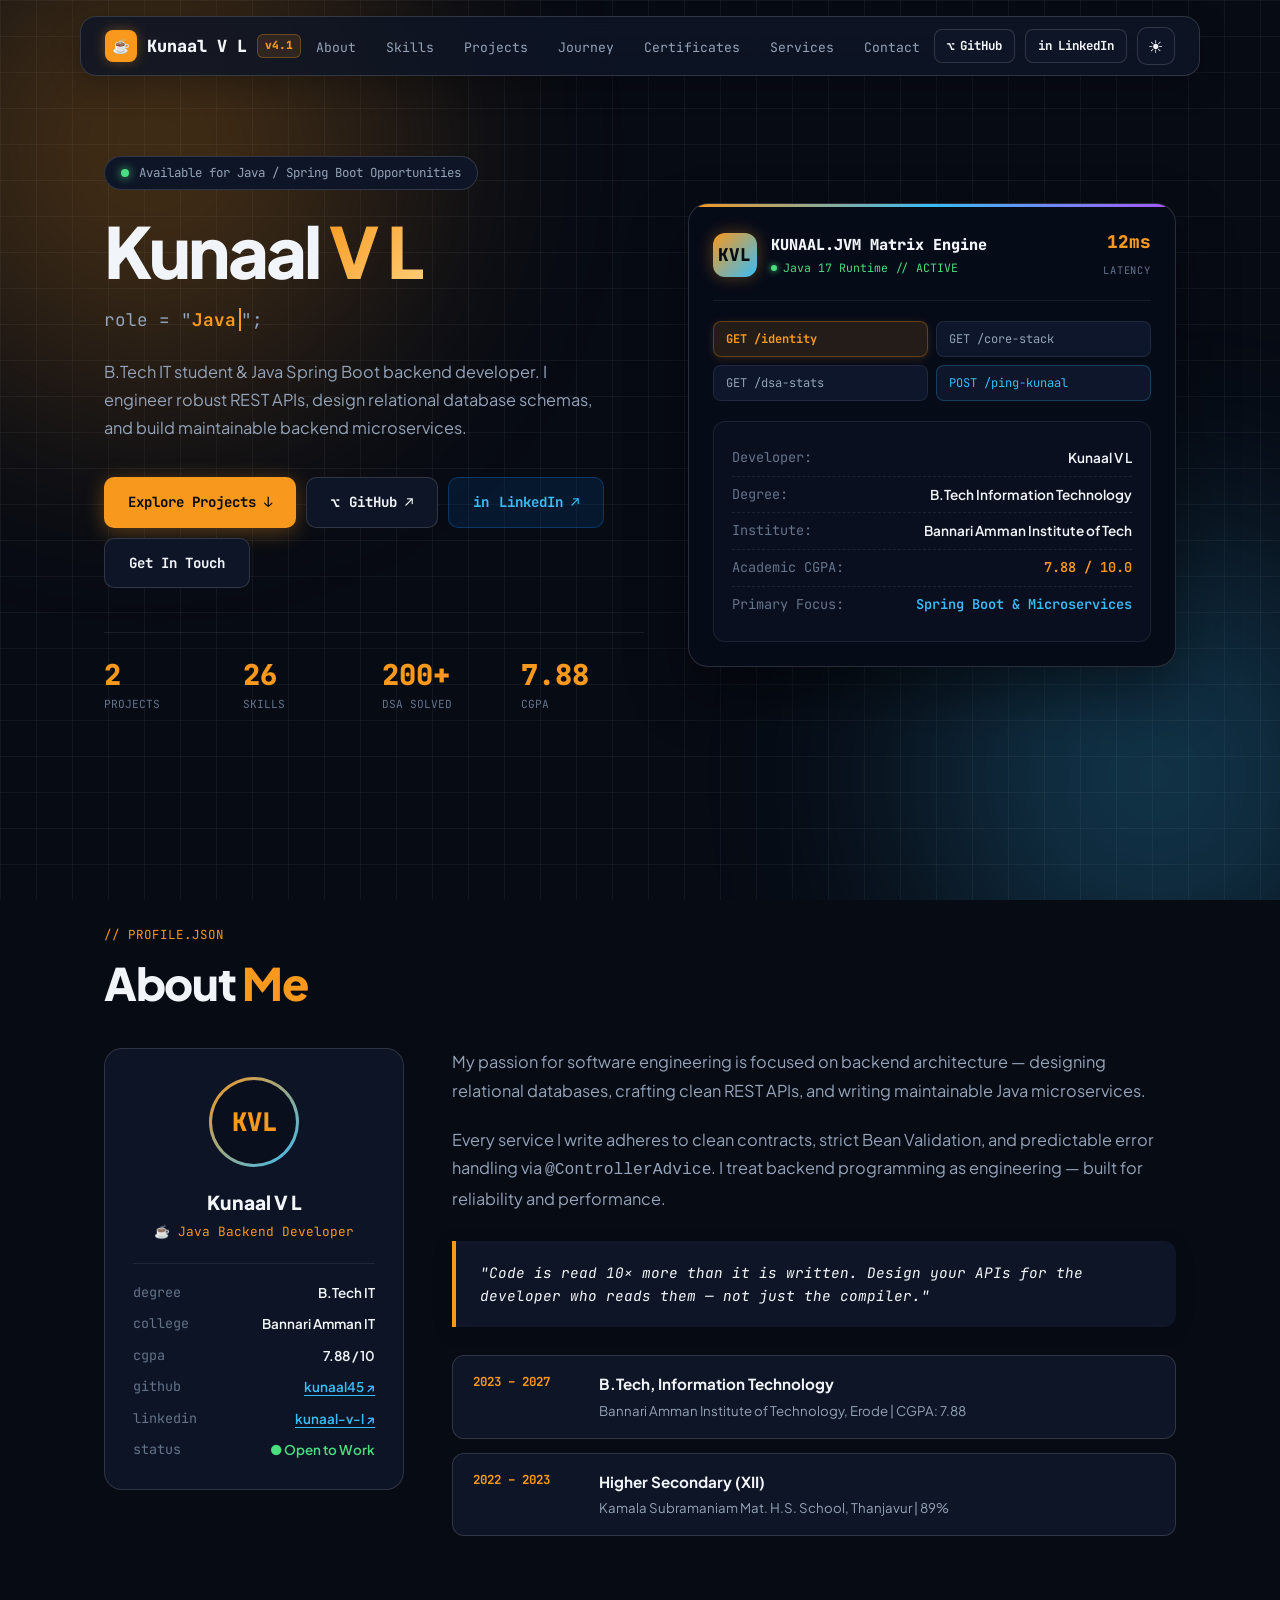
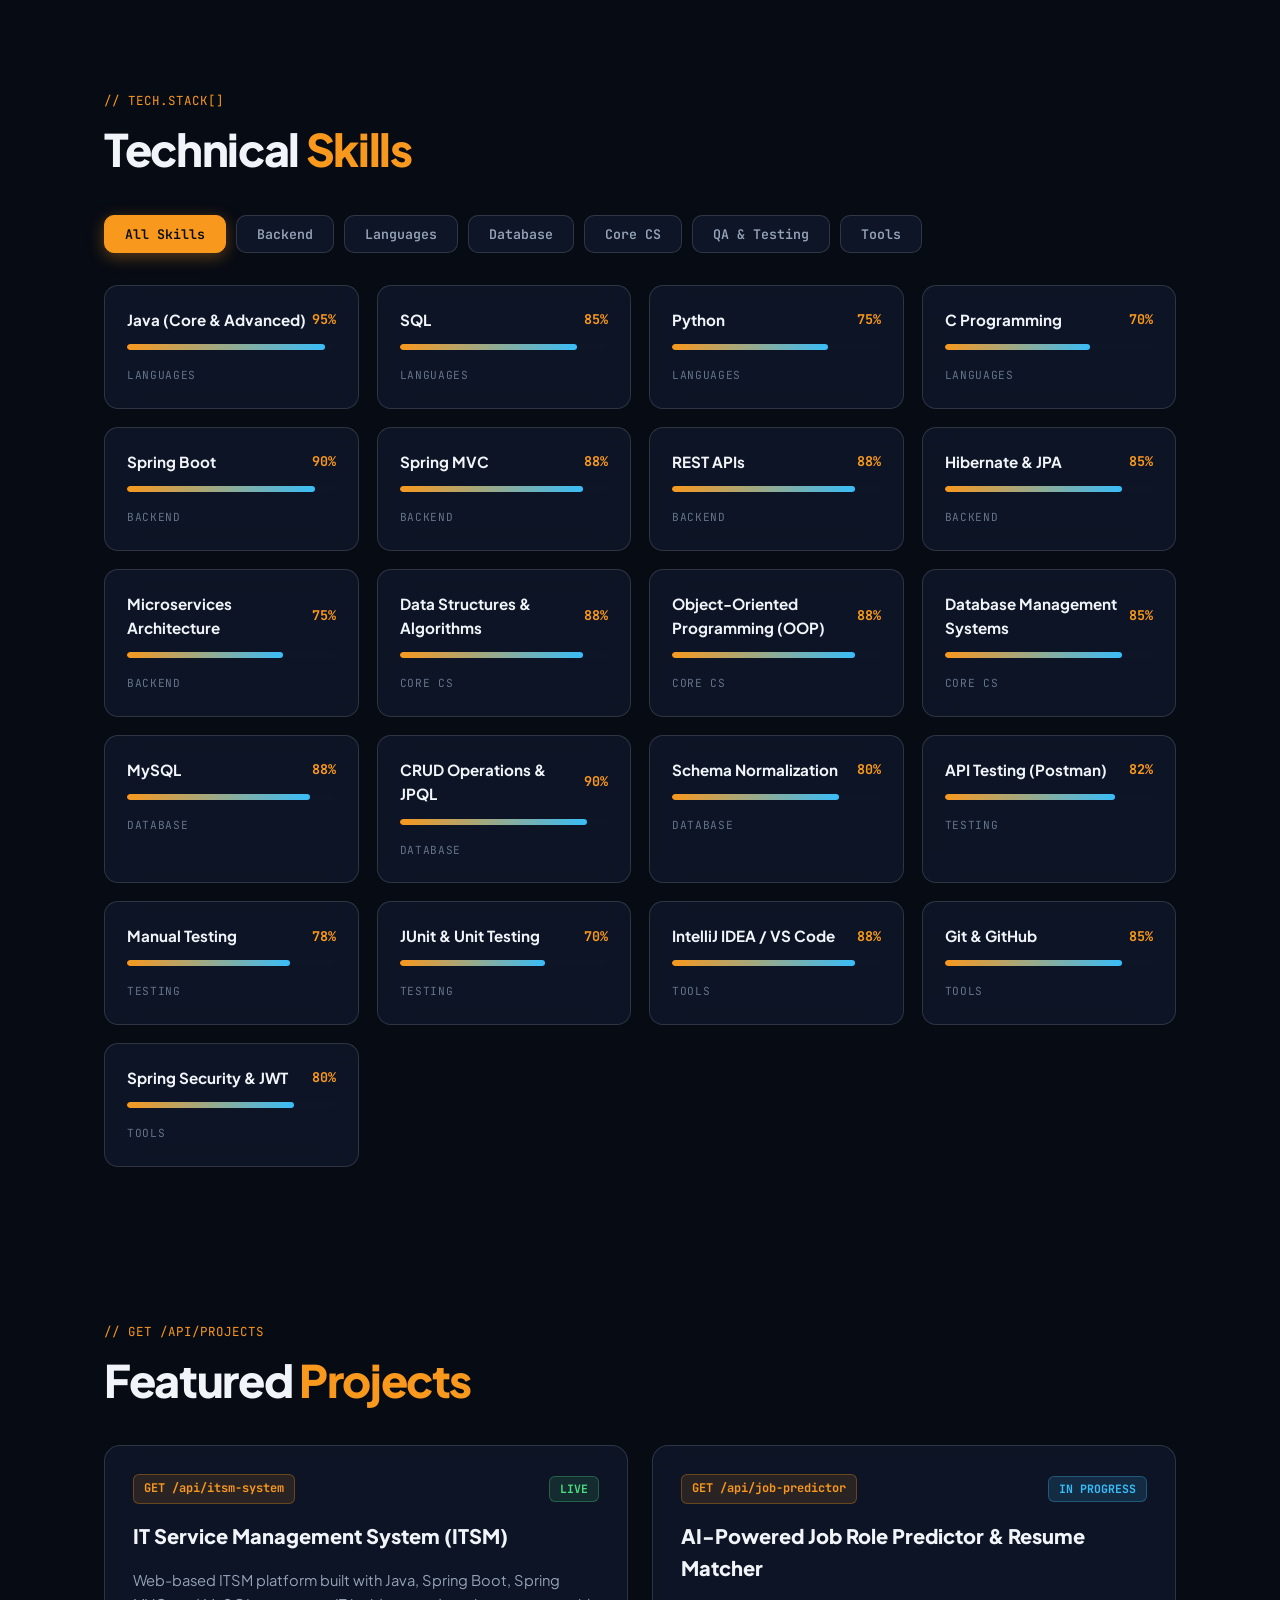
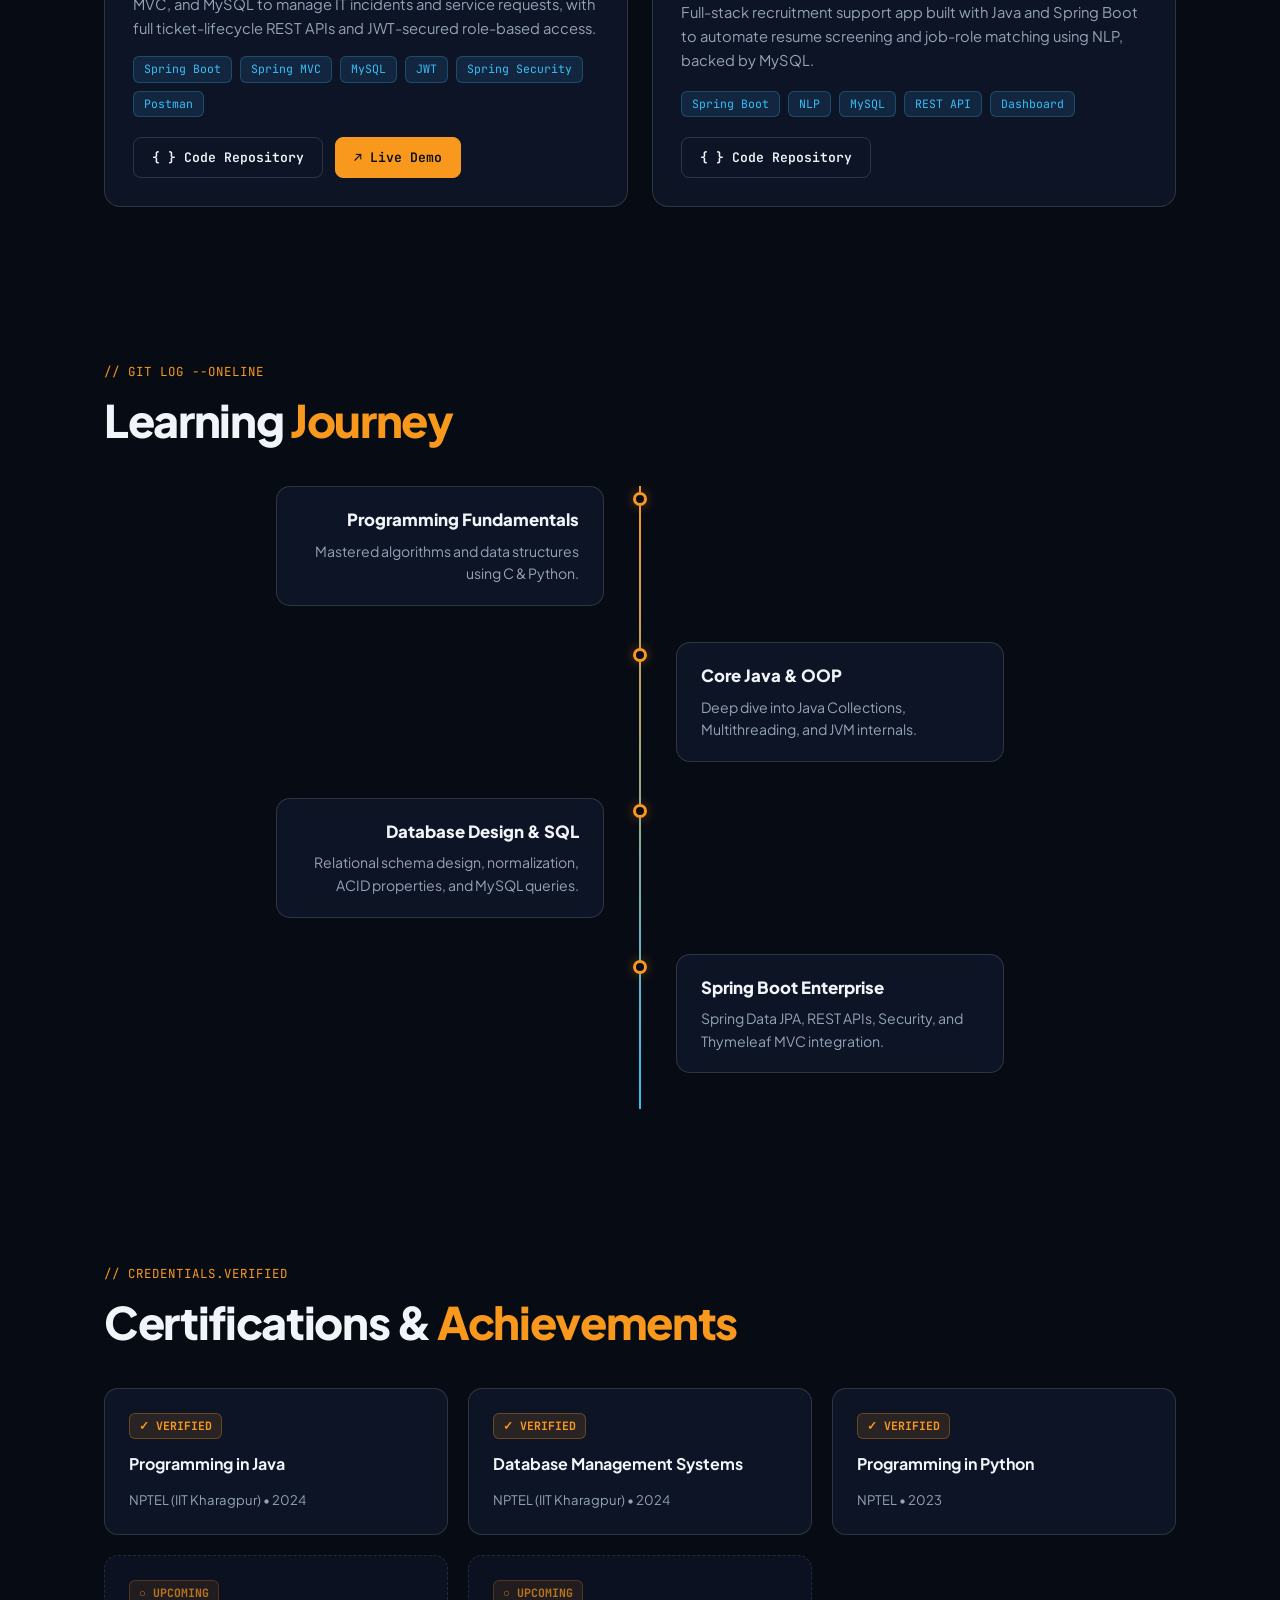
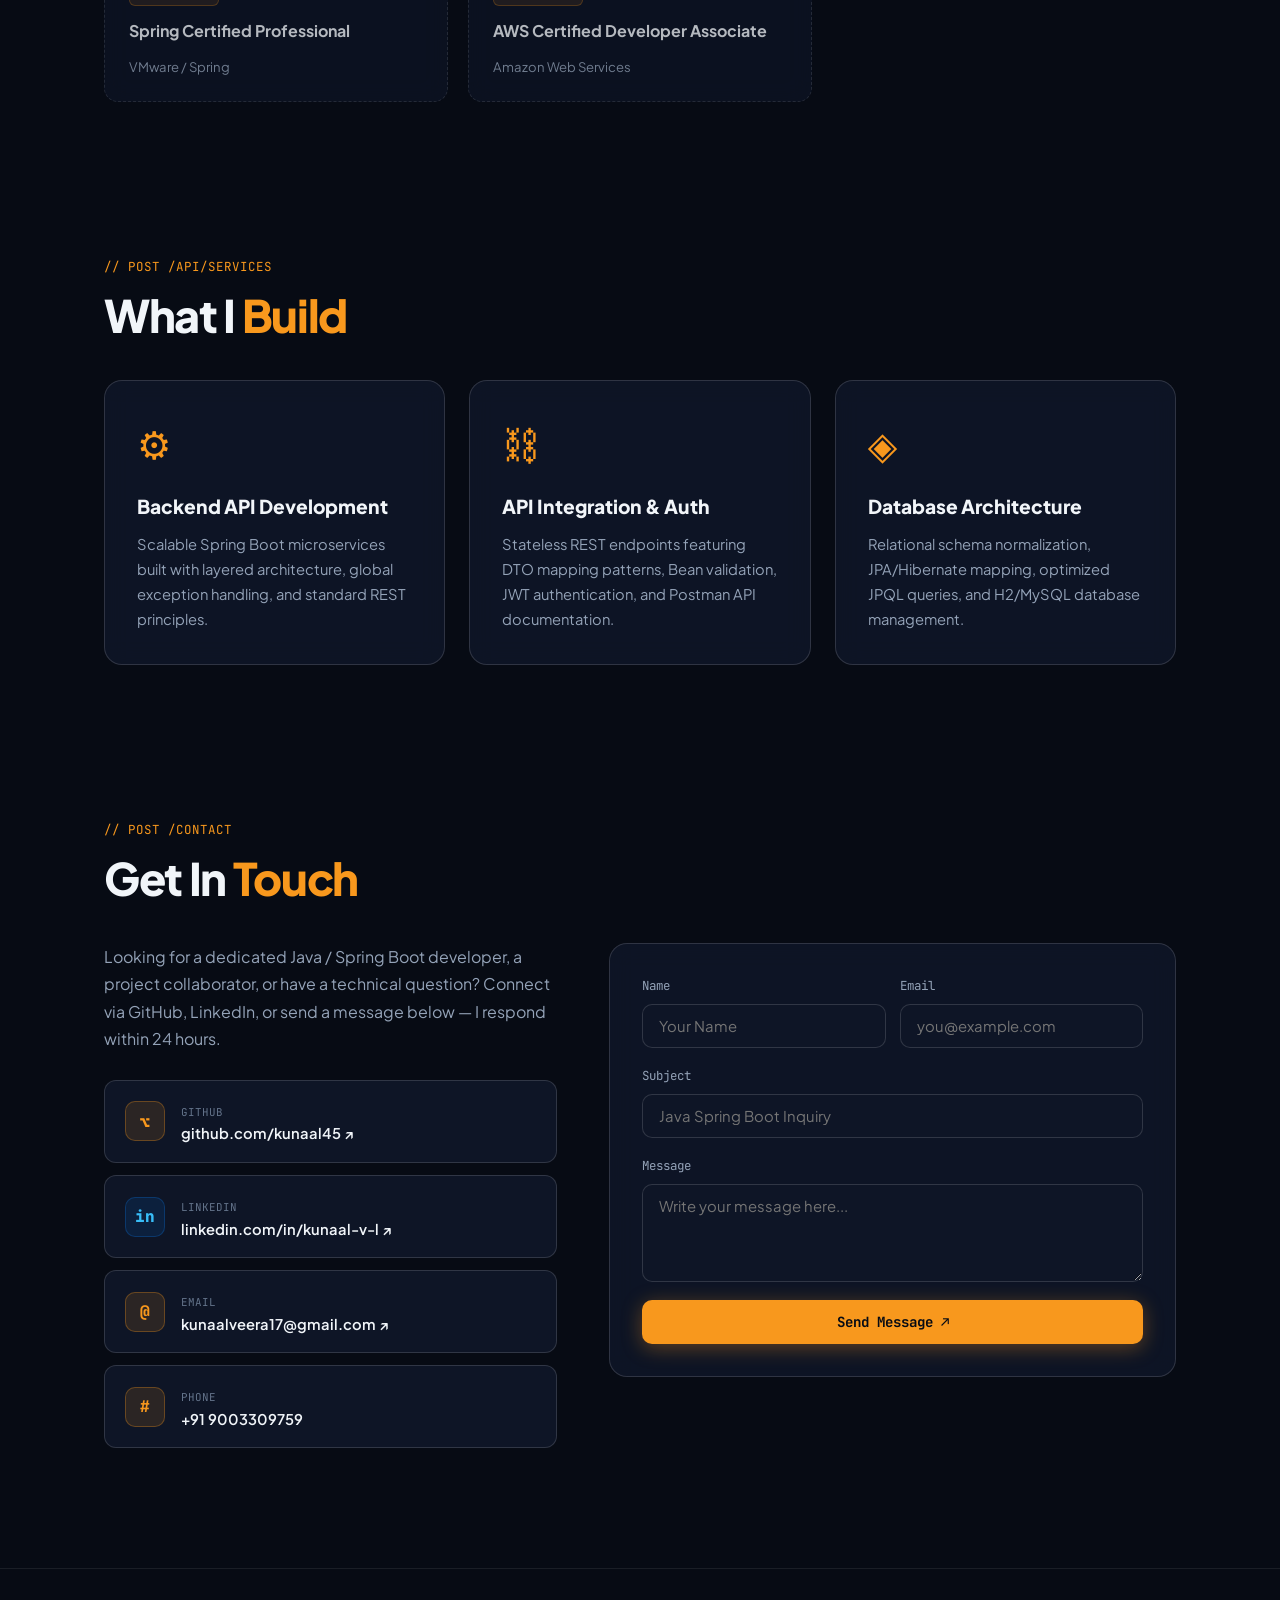
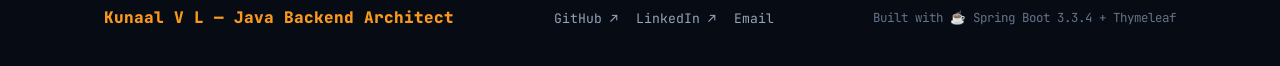
==== commit 4667d448: "Fix Thymeleaf error: replace null project/skill list lookups with static counters" ====
--- a/src/main/resources/templates/portfolio.html
+++ b/src/main/resources/templates/portfolio.html
@@ -1101,11 +1101,11 @@
 
       <div class="hero-stats">
         <div>
-          <span class="counter-val" th:text="${#lists.size(projects)}">2</span>
+          <span class="counter-val">2</span>
           <span class="counter-lbl">Projects</span>
         </div>
         <div>
-          <span class="counter-val" th:text="${#lists.size(skills)}">26</span>
+          <span class="counter-val">26</span>
           <span class="counter-lbl">Skills</span>
         </div>
         <div>
